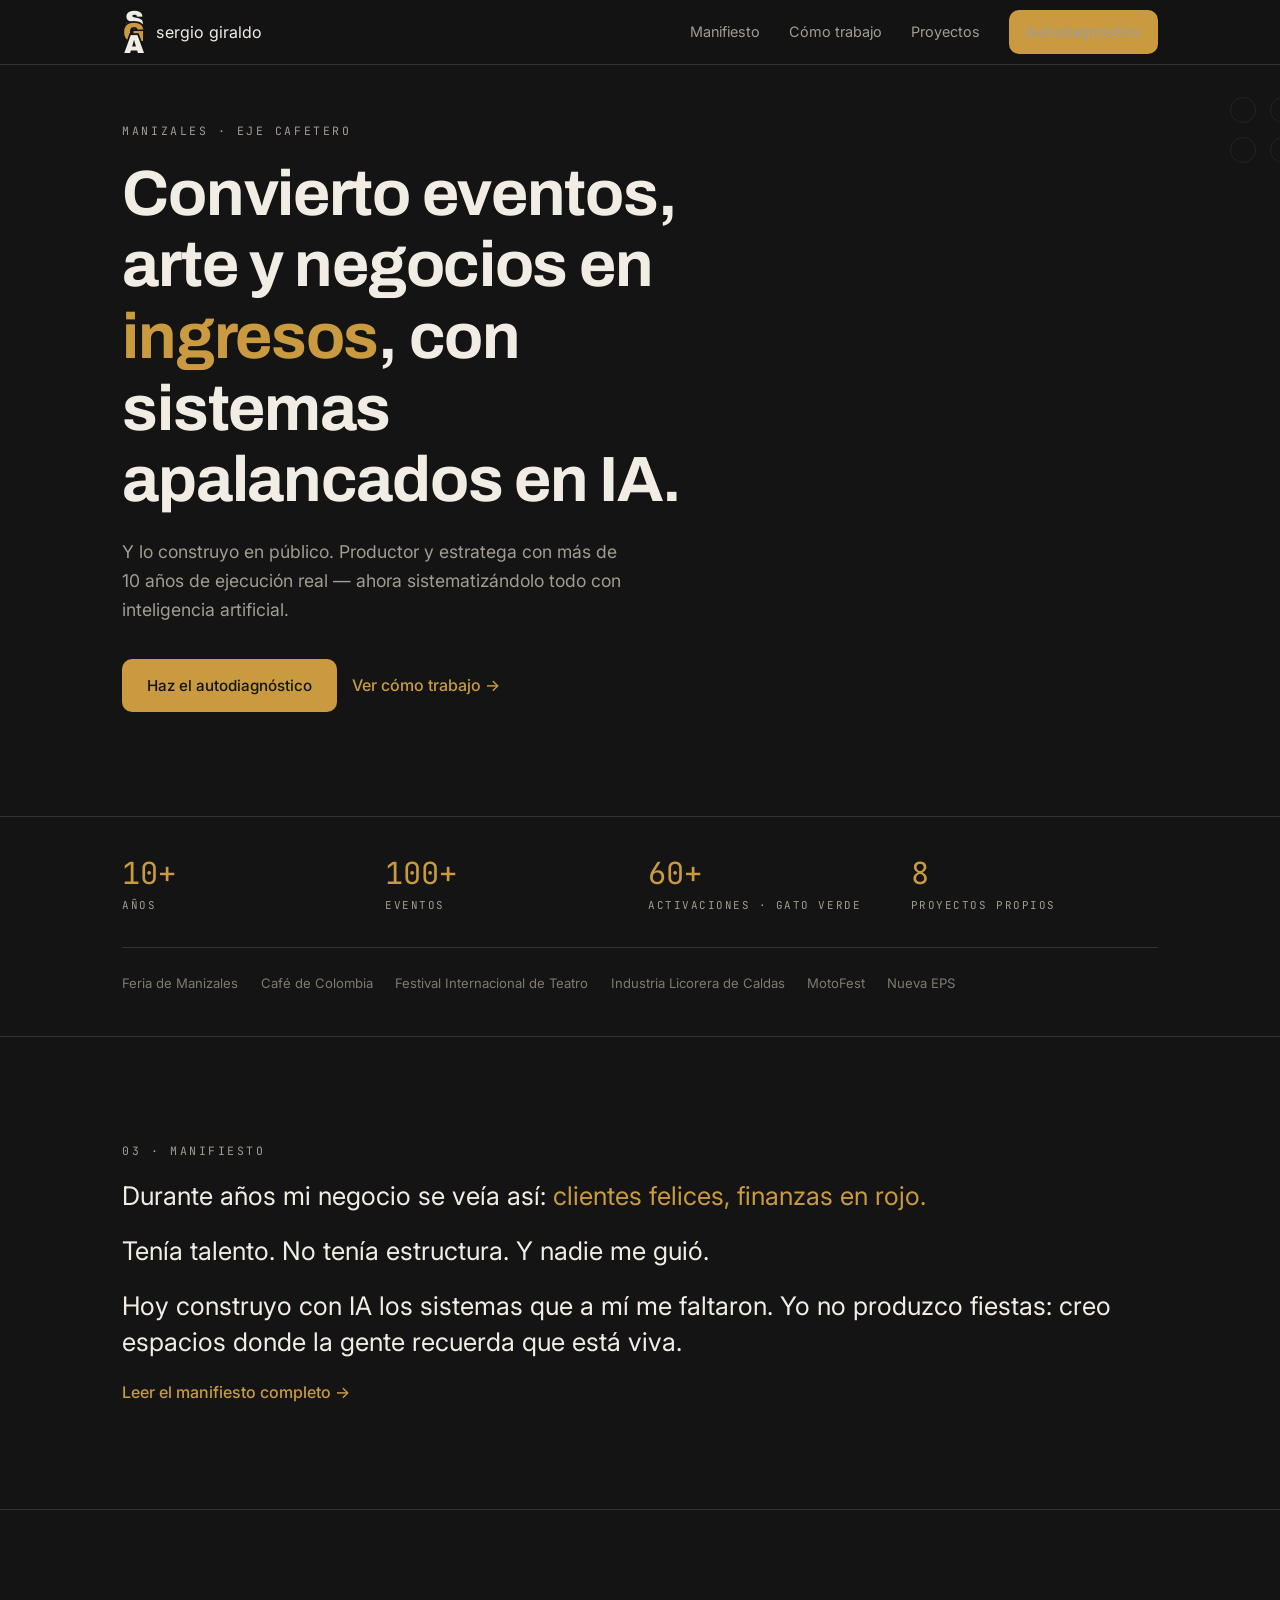
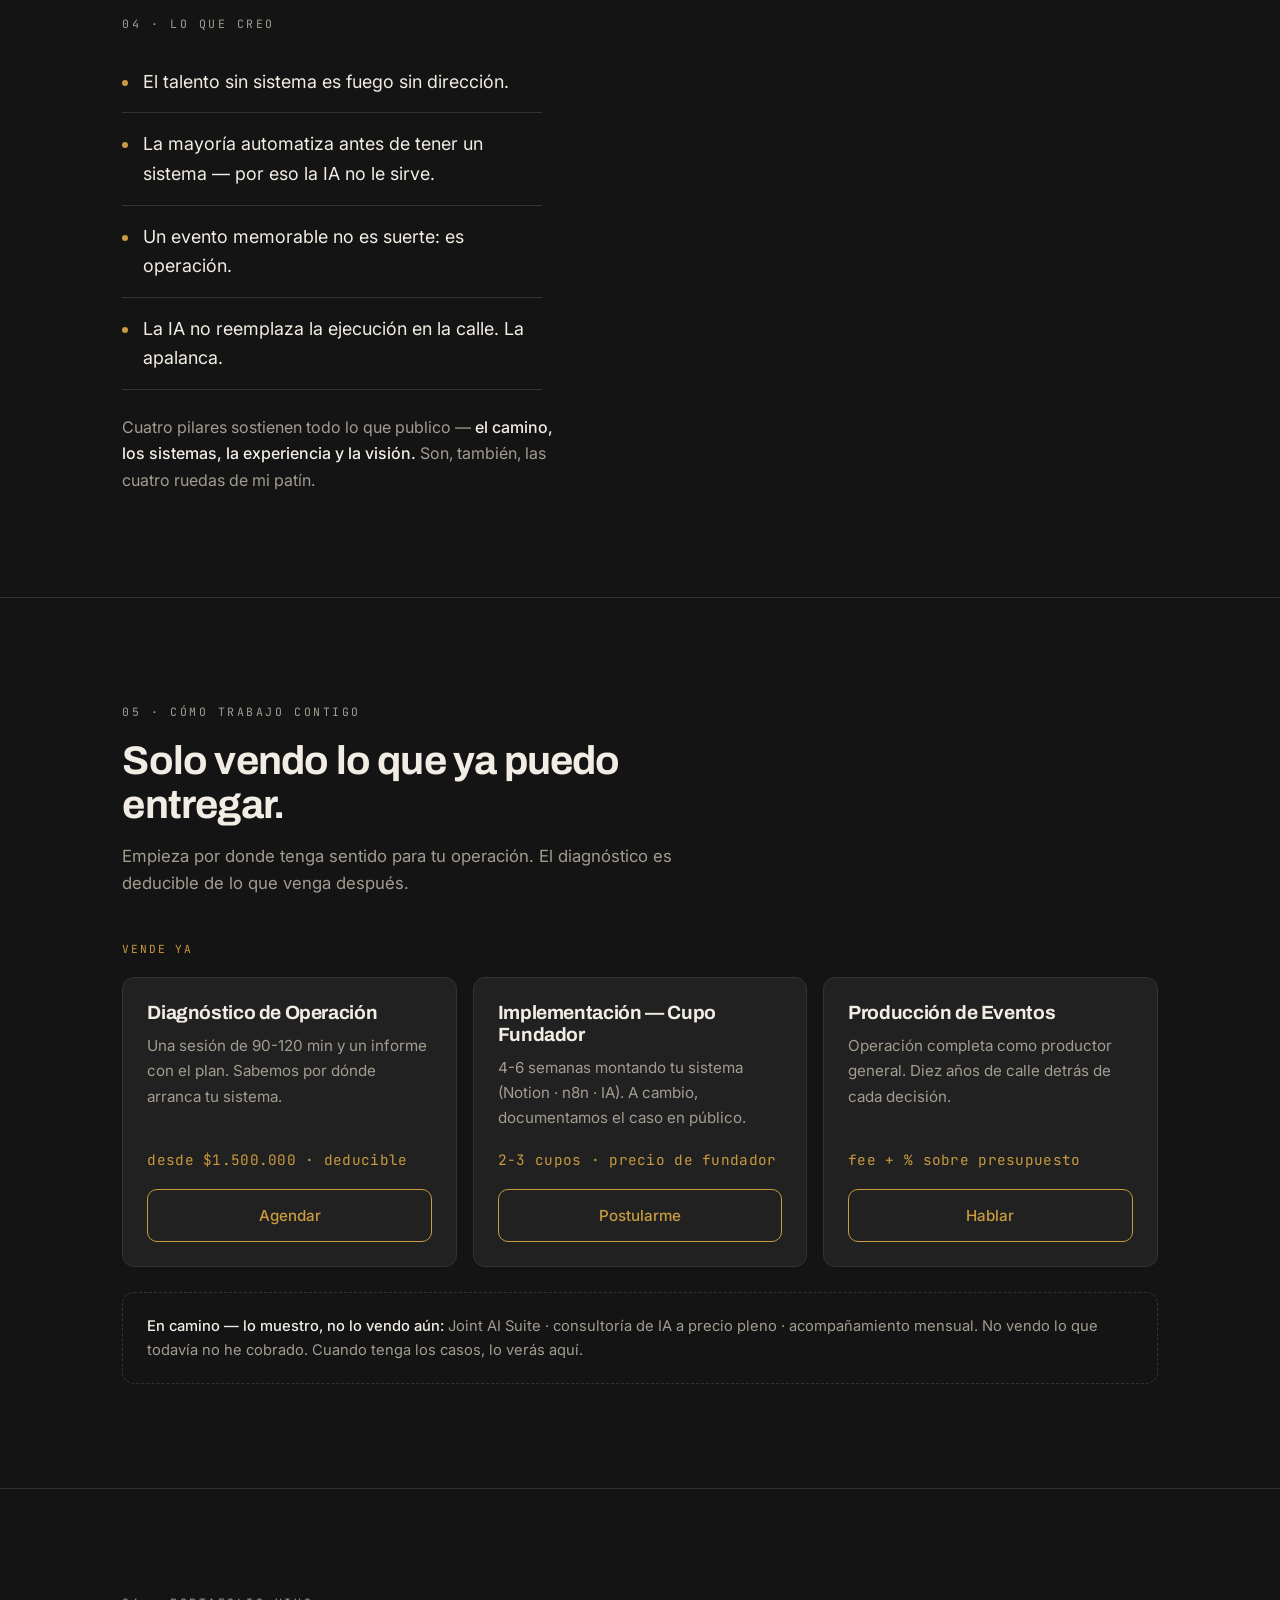
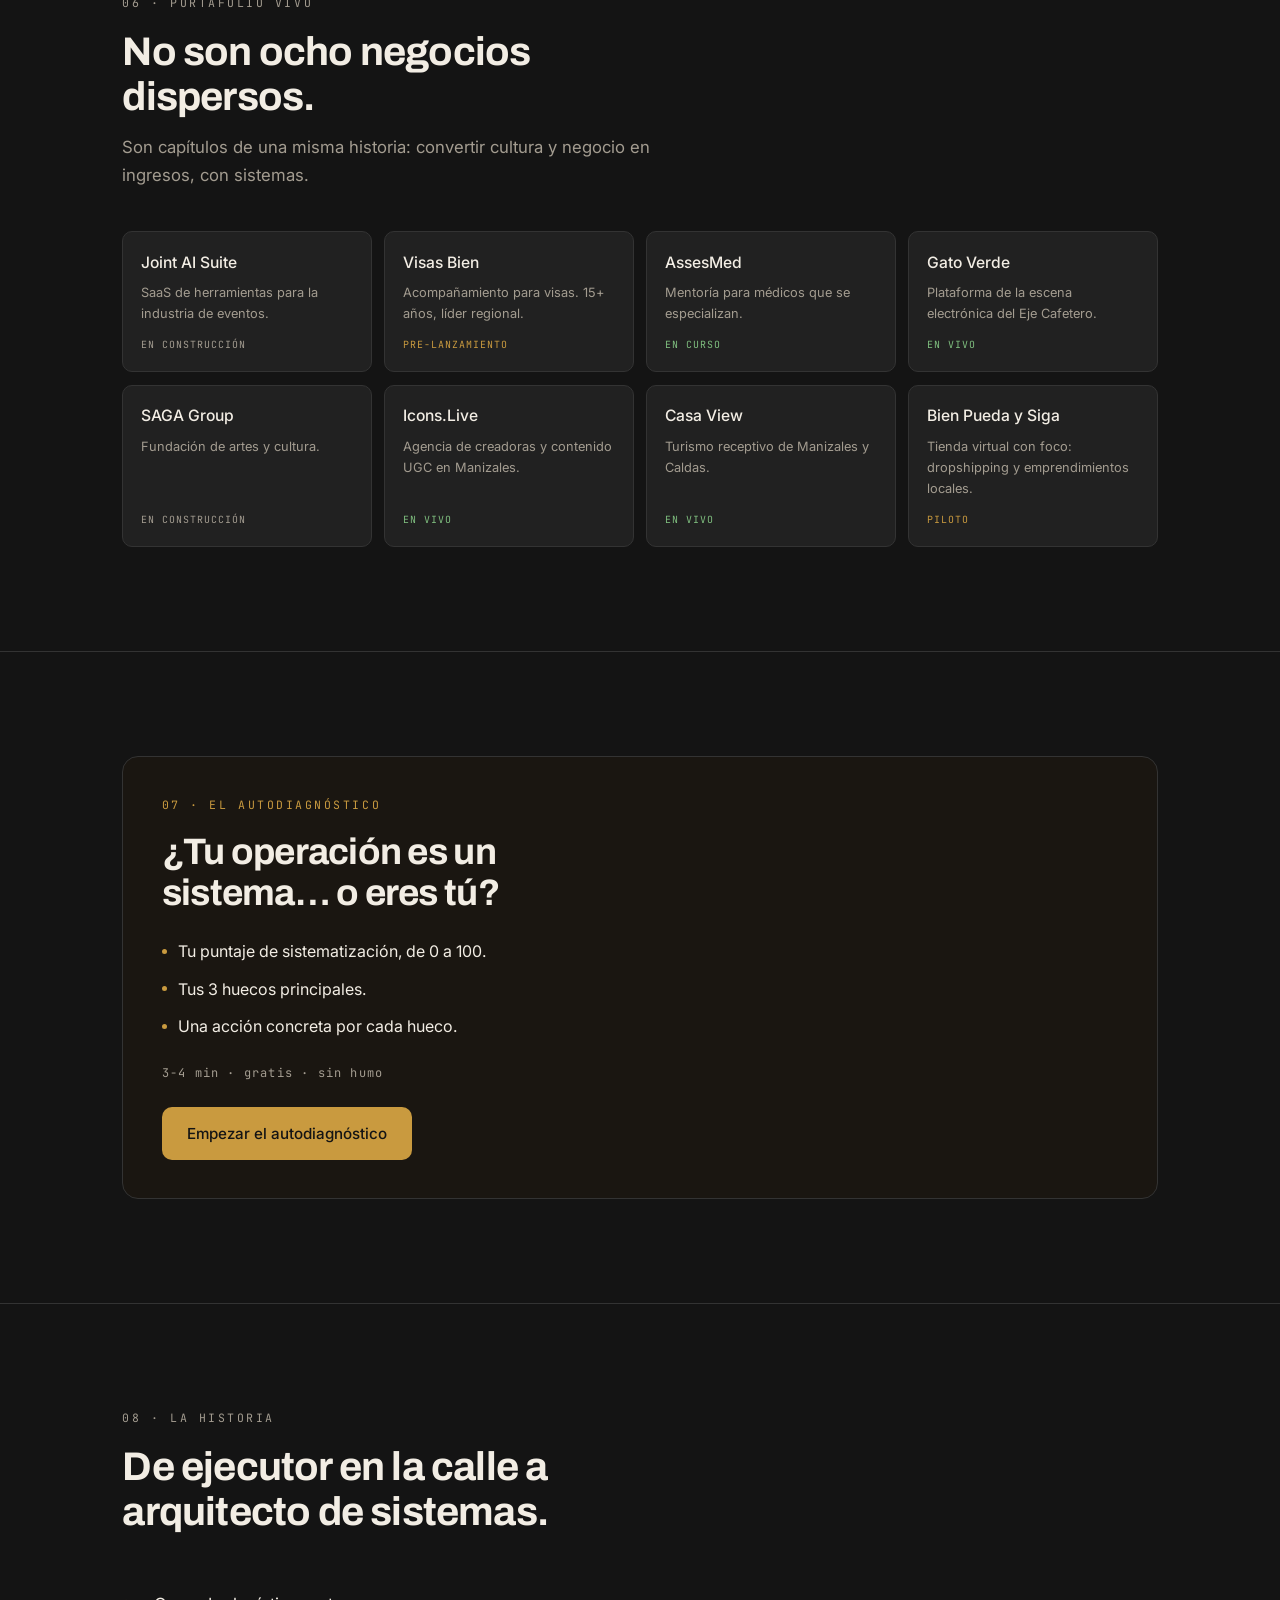
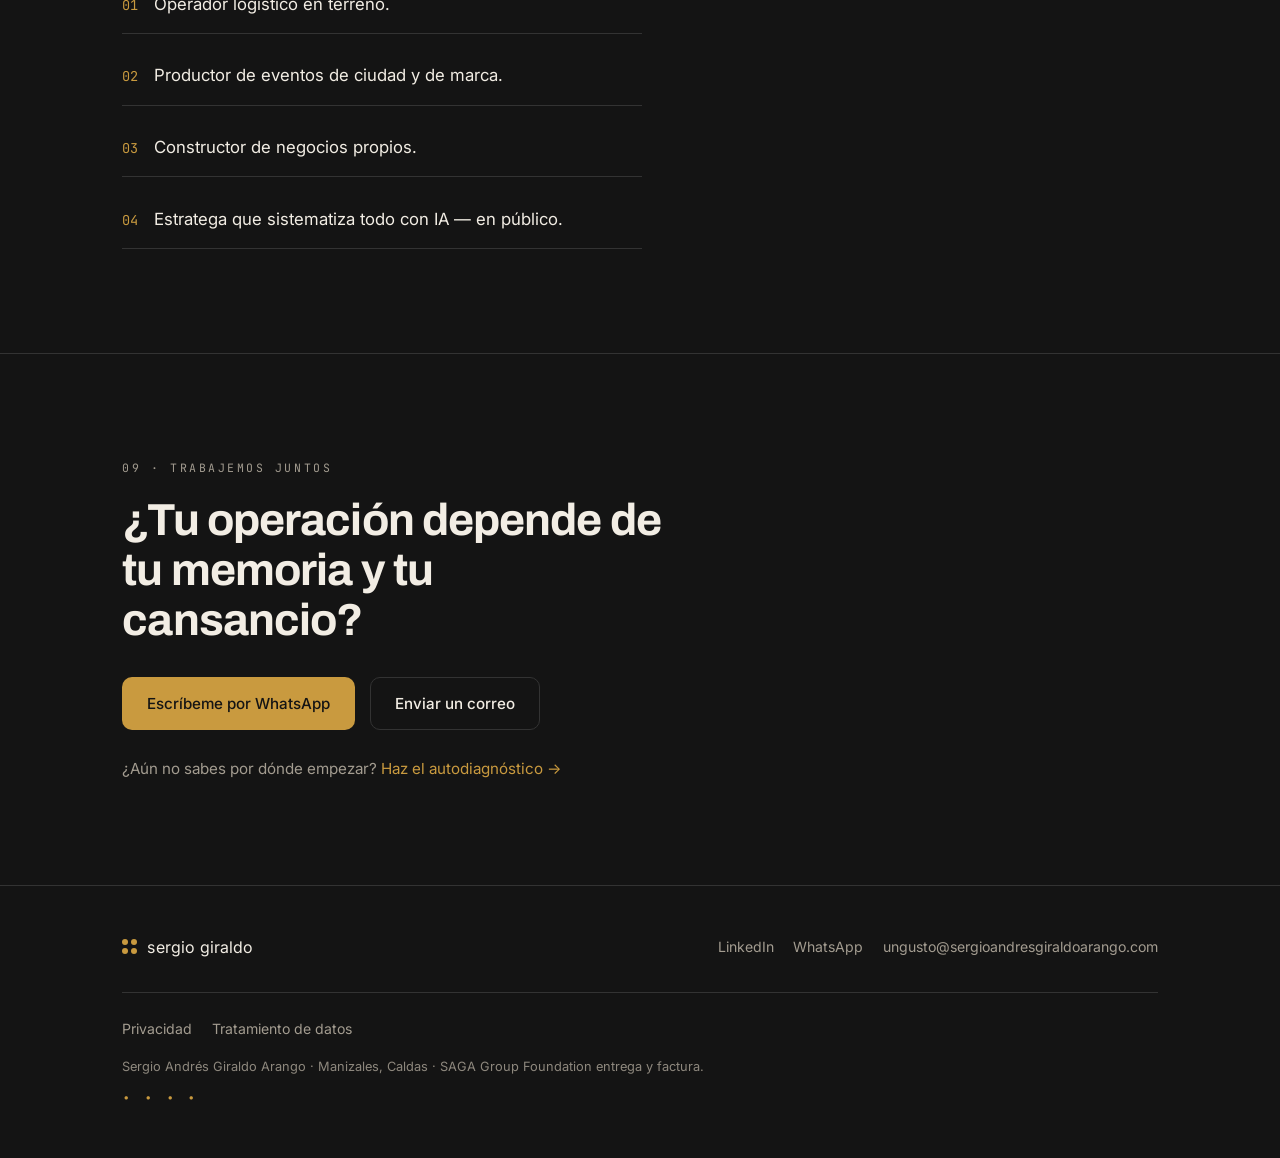
==== index.html @ d49e0f19 "Sitio marca personal v1: home, autodiagnóstico, manifiesto, legales Co-Authored-By: Claude Opus 4.8 " ====
<!DOCTYPE html>
<html lang="es">
<head>
<meta charset="UTF-8">
<meta name="viewport" content="width=device-width, initial-scale=1.0">
<title>Sergio Giraldo · Convierto eventos y negocios en ingresos con sistemas de IA</title>
<meta name="description" content="Productor y estratega con 10+ años en el Eje Cafetero. Convierto eventos, arte y negocios en ingresos, con sistemas apalancados en IA — y lo construyo en público.">
<meta name="author" content="Sergio Andrés Giraldo Arango">

<meta property="og:type" content="website">
<meta property="og:title" content="Sergio Giraldo · Convierto eventos y negocios en ingresos con sistemas de IA">
<meta property="og:description" content="Productor y estratega. 10+ años en el Eje Cafetero. Sistematizo eventos y negocios con IA — y lo construyo en público.">
<meta property="og:url" content="https://sergioandresgiraldoarango.com/">
<meta property="og:image" content="https://sergioandresgiraldoarango.com/assets/img/og-image.png">
<meta name="twitter:card" content="summary_large_image">

<link rel="icon" href="/favicon.svg" type="image/svg+xml">
<link rel="preconnect" href="https://fonts.googleapis.com">
<link rel="preconnect" href="https://fonts.gstatic.com" crossorigin>
<link href="https://fonts.googleapis.com/css2?family=Archivo:wght@500;600;700&family=Inter:wght@400;500&family=JetBrains+Mono:wght@400;500&display=swap" rel="stylesheet">
<link rel="stylesheet" href="/assets/css/styles.css">
</head>
<body>

<header class="site-header">
  <div class="wrap">
    <a class="brand" href="/" aria-label="Sergio Giraldo — inicio">
      <span class="mono-mark mono-mark--sm" aria-hidden="true"><span class="m-s">S</span><span class="m-g">G</span><span class="m-a">A</span></span>
      <span class="name">sergio giraldo</span>
    </a>
    <nav class="nav-links" aria-label="Navegación principal">
      <a href="#manifiesto">Manifiesto</a>
      <a href="#ofertas">Cómo trabajo</a>
      <a href="#proyectos">Proyectos</a>
      <a class="btn btn--laton btn--sm" href="/autodiagnostico.html">Autodiagnóstico</a>
    </nav>
  </div>
</header>

<main>

  <!-- 1. HERO -->
  <section class="hero" id="inicio">
    <div class="wrap">
      <div class="watermark" aria-hidden="true"><span></span><span></span><span></span><span></span></div>
      <span class="eyebrow">Manizales · Eje Cafetero</span>
      <h1>Convierto eventos, arte y negocios en <span class="acento">ingresos</span>, con sistemas apalancados en IA.</h1>
      <p class="sub">Y lo construyo en público. Productor y estratega con más de 10 años de ejecución real — ahora sistematizándolo todo con inteligencia artificial.</p>
      <div class="cta-row">
        <a class="btn btn--laton" href="/autodiagnostico.html">Haz el autodiagnóstico</a>
        <a class="link-arrow" href="#ofertas">Ver cómo trabajo →</a>
      </div>
    </div>
  </section>

  <!-- 2. FRANJA DE PRUEBA -->
  <section class="proof" aria-label="Trayectoria">
    <div class="wrap">
      <div class="proof-stats">
        <div class="stat"><div class="num">10+</div><div class="lbl">Años</div></div>
        <div class="stat"><div class="num">100+</div><div class="lbl">Eventos</div></div>
        <div class="stat"><div class="num">60+</div><div class="lbl">Activaciones · Gato Verde</div></div>
        <div class="stat"><div class="num">8</div><div class="lbl">Proyectos propios</div></div>
      </div>
      <div class="logos">
        <span>Feria de Manizales</span><span>Café de Colombia</span><span>Festival Internacional de Teatro</span><span>Industria Licorera de Caldas</span><span>MotoFest</span><span>Nueva EPS</span>
      </div>
    </div>
  </section>

  <!-- 3. MANIFIESTO -->
  <section class="manifiesto" id="manifiesto">
    <div class="wrap">
      <span class="eyebrow">03 · Manifiesto</span>
      <p>Durante años mi negocio se veía así: <span class="acento">clientes felices, finanzas en rojo.</span></p>
      <p>Tenía talento. No tenía estructura. Y nadie me guió.</p>
      <p>Hoy construyo con IA los sistemas que a mí me faltaron. Yo no produzco fiestas: creo espacios donde la gente recuerda que está viva.</p>
      <a class="link-arrow" href="/manifiesto.html">Leer el manifiesto completo →</a>
    </div>
  </section>

  <!-- 4. LO QUE CREO -->
  <section id="metodo">
    <div class="wrap">
      <span class="eyebrow">04 · Lo que creo</span>
      <ul class="creo-list">
        <li>El talento sin sistema es fuego sin dirección.</li>
        <li>La mayoría automatiza antes de tener un sistema — por eso la IA no le sirve.</li>
        <li>Un evento memorable no es suerte: es operación.</li>
        <li>La IA no reemplaza la ejecución en la calle. La apalanca.</li>
      </ul>
      <div class="spacer"></div>
      <p style="color:var(--piedra); max-width:44ch;">Cuatro pilares sostienen todo lo que publico — <strong style="color:var(--crema);font-weight:500;">el camino, los sistemas, la experiencia y la visión.</strong> Son, también, las cuatro ruedas de mi patín.</p>
    </div>
  </section>

  <!-- 5. OFERTAS -->
  <section id="ofertas">
    <div class="wrap">
      <div class="section-head">
        <span class="eyebrow">05 · Cómo trabajo contigo</span>
        <h2>Solo vendo lo que ya puedo entregar.</h2>
        <p>Empieza por donde tenga sentido para tu operación. El diagnóstico es deducible de lo que venga después.</p>
      </div>

      <span class="tier">Vende ya</span>
      <div class="cards cards--3">
        <div class="card">
          <h3>Diagnóstico de Operación</h3>
          <p class="desc">Una sesión de 90-120 min y un informe con el plan. Sabemos por dónde arranca tu sistema.</p>
          <div class="price">desde $1.500.000 · deducible</div>
          <a class="btn btn--line" href="#contacto">Agendar</a>
        </div>
        <div class="card">
          <h3>Implementación — Cupo Fundador</h3>
          <p class="desc">4-6 semanas montando tu sistema (Notion · n8n · IA). A cambio, documentamos el caso en público.</p>
          <div class="price">2-3 cupos · precio de fundador</div>
          <a class="btn btn--line" href="#contacto">Postularme</a>
        </div>
        <div class="card">
          <h3>Producción de Eventos</h3>
          <p class="desc">Operación completa como productor general. Diez años de calle detrás de cada decisión.</p>
          <div class="price">fee + % sobre presupuesto</div>
          <a class="btn btn--line" href="#contacto">Hablar</a>
        </div>
      </div>

      <div class="muestra">
        <strong>En camino — lo muestro, no lo vendo aún:</strong> Joint AI Suite · consultoría de IA a precio pleno · acompañamiento mensual. No vendo lo que todavía no he cobrado. Cuando tenga los casos, lo verás aquí.
      </div>
    </div>
  </section>

  <!-- 6. PROYECTOS -->
  <section id="proyectos">
    <div class="wrap">
      <div class="section-head">
        <span class="eyebrow">06 · Portafolio vivo</span>
        <h2>No son ocho negocios dispersos.</h2>
        <p>Son capítulos de una misma historia: convertir cultura y negocio en ingresos, con sistemas.</p>
      </div>
      <div class="proj-grid">
        <a class="proj" href="https://jointventure.com.co" target="_blank" rel="noopener"><span class="pname">Joint AI Suite</span><span class="pwhat">SaaS de herramientas para la industria de eventos.</span><span class="pstate constr">En construcción</span></a>
        <a class="proj" href="https://visasbien.com" target="_blank" rel="noopener"><span class="pname">Visas Bien</span><span class="pwhat">Acompañamiento para visas. 15+ años, líder regional.</span><span class="pstate piloto">Pre-lanzamiento</span></a>
        <a class="proj" href="https://assesmed.co" target="_blank" rel="noopener"><span class="pname">AssesMed</span><span class="pwhat">Mentoría para médicos que se especializan.</span><span class="pstate vivo">En curso</span></a>
        <a class="proj" href="https://gatoverdemanizales.com" target="_blank" rel="noopener"><span class="pname">Gato Verde</span><span class="pwhat">Plataforma de la escena electrónica del Eje Cafetero.</span><span class="pstate vivo">En vivo</span></a>
        <a class="proj" href="https://sagagroup.org" target="_blank" rel="noopener"><span class="pname">SAGA Group</span><span class="pwhat">Fundación de artes y cultura.</span><span class="pstate constr">En construcción</span></a>
        <a class="proj" href="https://icons.live" target="_blank" rel="noopener"><span class="pname">Icons.Live</span><span class="pwhat">Agencia de creadoras y contenido UGC en Manizales.</span><span class="pstate vivo">En vivo</span></a>
        <a class="proj" href="https://casaview.co" target="_blank" rel="noopener"><span class="pname">Casa View</span><span class="pwhat">Turismo receptivo de Manizales y Caldas.</span><span class="pstate vivo">En vivo</span></a>
        <a class="proj" href="https://bienpuedaysiga.com" target="_blank" rel="noopener"><span class="pname">Bien Pueda y Siga</span><span class="pwhat">Tienda virtual con foco: dropshipping y emprendimientos locales.</span><span class="pstate piloto">Piloto</span></a>
      </div>
    </div>
  </section>

  <!-- 7. AUTODIAGNÓSTICO -->
  <section id="diagnostico">
    <div class="wrap">
      <div class="diag-block">
        <span class="eyebrow" style="color:var(--laton)">07 · El autodiagnóstico</span>
        <h2>¿Tu operación es un sistema… o eres tú?</h2>
        <ul class="diag-bullets">
          <li>Tu puntaje de sistematización, de 0 a 100.</li>
          <li>Tus 3 huecos principales.</li>
          <li>Una acción concreta por cada hueco.</li>
        </ul>
        <p class="meta">3-4 min · gratis · sin humo</p>
        <div class="spacer"></div>
        <a class="btn btn--laton" href="/autodiagnostico.html">Empezar el autodiagnóstico</a>
      </div>
    </div>
  </section>

  <!-- 8. HISTORIA -->
  <section id="historia">
    <div class="wrap">
      <div class="section-head">
        <span class="eyebrow">08 · La historia</span>
        <h2>De ejecutor en la calle a arquitecto de sistemas.</h2>
      </div>
      <div class="arco">
        <div class="hito"><span class="n">01</span><span class="t">Operador logístico en terreno.</span></div>
        <div class="hito"><span class="n">02</span><span class="t">Productor de eventos de ciudad y de marca.</span></div>
        <div class="hito"><span class="n">03</span><span class="t">Constructor de negocios propios.</span></div>
        <div class="hito"><span class="n">04</span><span class="t">Estratega que sistematiza todo con IA — en público.</span></div>
      </div>
    </div>
  </section>

  <!-- 9. CONTACTO -->
  <section class="contacto" id="contacto">
    <div class="wrap">
      <span class="eyebrow">09 · Trabajemos juntos</span>
      <h2>¿Tu operación depende de tu memoria y tu cansancio?</h2>
      <div class="cta-row">
        <a class="btn btn--laton" href="https://wa.me/573154701001" target="_blank" rel="noopener">Escríbeme por WhatsApp</a>
        <a class="btn btn--ghost" href="mailto:ungusto@sergioandresgiraldoarango.com">Enviar un correo</a>
      </div>
      <p class="directo">¿Aún no sabes por dónde empezar? <a href="/autodiagnostico.html">Haz el autodiagnóstico →</a></p>
    </div>
  </section>

</main>

<footer class="site-footer">
  <div class="wrap">
    <div class="top">
      <a class="brand" href="/">
        <span class="dots" aria-hidden="true"><span></span><span></span><span></span><span></span></span>
        <span class="name">sergio giraldo</span>
      </a>
      <div class="flinks">
        <a href="https://www.linkedin.com/in/sergioandresgiraldoarango" target="_blank" rel="noopener">LinkedIn</a>
        <a href="https://wa.me/573154701001" target="_blank" rel="noopener">WhatsApp</a>
        <a href="mailto:ungusto@sergioandresgiraldoarango.com">ungusto@sergioandresgiraldoarango.com</a>
      </div>
    </div>
    <div class="legal">
      <a href="/privacidad.html">Privacidad</a>
      <a href="/tratamiento-de-datos.html">Tratamiento de datos</a>
    </div>
    <p class="fine">Sergio Andrés Giraldo Arango · Manizales, Caldas · SAGA Group Foundation entrega y factura.</p>
    <p class="sign">• • • •</p>
  </div>
</footer>

</body>
</html>
---- assets/css/styles.css ----
/* ============================================================
   sergioandresgiraldoarango.com — sistema de estilos
   Identidad: "estructura sobre la noche" (IDENTIDAD-VISUAL.md)
   Carbón + latón escaso · Archivo / Inter / JetBrains Mono
   ============================================================ */

:root {
  /* Paleta (IDENTIDAD-VISUAL.md §3) */
  --carbon:        #141414;
  --grafito:       #212121;
  --grafito-claro: #333333;
  --crema:         #F2EDE4;
  --piedra:        #A39C90;
  --laton:         #C99A3F;
  --laton-claro:   #E0B45C;

  /* Superficie cálida para el bloque del test */
  --carbon-calido: #1a1611;

  /* Tipografía */
  --f-titular: 'Archivo', system-ui, sans-serif;
  --f-cuerpo:  'Inter', system-ui, sans-serif;
  --f-mono:    'JetBrains Mono', ui-monospace, monospace;

  --radio: 10px;
  --ancho: 1080px;
}

* { box-sizing: border-box; margin: 0; padding: 0; }

html { scroll-behavior: smooth; scroll-padding-top: 72px; }

body {
  background: var(--carbon);
  color: var(--crema);
  font-family: var(--f-cuerpo);
  font-weight: 400;
  line-height: 1.65;
  -webkit-font-smoothing: antialiased;
  text-rendering: optimizeLegibility;
  overflow-x: hidden;
}

::selection { background: var(--laton); color: var(--carbon); }

a { color: inherit; text-decoration: none; }

img { max-width: 100%; display: block; }

/* ---------- Tipografía base ---------- */
h1, h2, h3 {
  font-family: var(--f-titular);
  font-weight: 700;
  letter-spacing: -0.02em;
  line-height: 1.12;
}

.mono {
  font-family: var(--f-mono);
  letter-spacing: 0.12em;
  text-transform: uppercase;
}

.acento { color: var(--laton); }

/* Etiqueta de sección (mono, piedra) */
.eyebrow {
  font-family: var(--f-mono);
  font-size: 0.72rem;
  letter-spacing: 0.22em;
  text-transform: uppercase;
  color: var(--piedra);
  margin-bottom: 1.1rem;
  display: block;
}

/* ---------- Monograma SGA vertical superpuesto ----------
   Letras encimadas verticalmente; halo en carbón (paint-order:stroke)
   que abre el cruce para diferenciarlas. G en latón. */
.mono-mark { position: relative; flex: 0 0 auto; font-family: var(--f-titular); font-weight: 900; }
.mono-mark span { position: absolute; left: 0; right: 0; text-align: center; line-height: 1; paint-order: stroke; -webkit-text-stroke: 4px var(--carbon); }
.mono-mark .m-s { color: var(--crema); }
.mono-mark .m-g { color: var(--laton); }
.mono-mark .m-a { color: var(--crema); }
/* Tamaño header (compacto). Solapamiento ~1/3 (como la muestra aprobada):
   el offset entre letras ≈ 0.46 del tamaño de fuente, para que la S y la G se vean. */
.mono-mark--sm { width: 24px; height: 50px; }
.mono-mark--sm span { font-size: 26px; -webkit-text-stroke-width: 3.5px; }
.mono-mark--sm .m-s { top: 0; }
.mono-mark--sm .m-g { top: 12px; }
.mono-mark--sm .m-a { top: 24px; }

/* ---------- Los 4 puntos (símbolo de marca) ---------- */
.dots {
  display: inline-grid;
  grid-template-columns: repeat(2, 1fr);
  gap: 3px;
  vertical-align: middle;
}
.dots span {
  width: 6px; height: 6px;
  border-radius: 50%;
  background: var(--laton);
}
.dots--sm span { width: 4px; height: 4px; }

/* ---------- Layout ---------- */
.wrap { width: 100%; max-width: var(--ancho); margin: 0 auto; padding: 0 1.4rem; }

section { padding: 4.5rem 0; border-top: 1px solid var(--grafito-claro); }
section:first-of-type { border-top: 0; }

@media (min-width: 760px) {
  section { padding: 6.5rem 0; }
}

/* ---------- Header ---------- */
.site-header {
  position: sticky; top: 0; z-index: 50;
  background: rgba(20, 20, 20, 0.82);
  backdrop-filter: blur(10px);
  border-bottom: 1px solid var(--grafito-claro);
}
.site-header .wrap {
  display: flex; align-items: center; justify-content: space-between;
  height: 64px;
}
.brand { display: flex; align-items: center; gap: 10px; font-size: 1rem; letter-spacing: 0.01em; }
.brand .name { color: var(--crema); }

.nav-links { display: none; align-items: center; gap: 1.8rem; }
.nav-links a { color: var(--piedra); font-size: 0.9rem; transition: color .18s; }
.nav-links a:hover { color: var(--crema); }

@media (min-width: 860px) { .nav-links { display: flex; } }

/* ---------- Botones ---------- */
.btn {
  display: inline-flex; align-items: center; justify-content: center; gap: 8px;
  font-family: var(--f-cuerpo); font-weight: 500; font-size: 0.95rem;
  padding: 0.8rem 1.5rem; border-radius: var(--radio);
  cursor: pointer; border: 1px solid transparent;
  transition: background .18s, border-color .18s, color .18s, transform .05s;
  text-align: center;
}
.btn:active { transform: scale(0.985); }

.btn--laton { background: var(--laton); color: var(--carbon); }
.btn--laton:hover { background: var(--laton-claro); }

.btn--ghost { background: transparent; color: var(--crema); border-color: var(--grafito-claro); }
.btn--ghost:hover { border-color: var(--piedra); }

.btn--line { background: transparent; color: var(--laton); border-color: var(--laton); }
.btn--line:hover { background: var(--laton); color: var(--carbon); }

.btn--sm { padding: 0.55rem 1rem; font-size: 0.85rem; }

.link-arrow { color: var(--laton); font-weight: 500; display: inline-flex; gap: 6px; align-items: center; }
.link-arrow:hover { color: var(--laton-claro); }

/* ---------- Hero ---------- */
.hero { padding-top: 3.5rem; }
.hero h1 {
  font-size: clamp(2.1rem, 6.2vw, 4rem);
  max-width: 16ch;
  margin: 0.6rem 0 1.3rem;
}
.hero .sub {
  color: var(--piedra); font-size: 1.1rem; max-width: 46ch; margin-bottom: 2.2rem;
}
.hero .cta-row { display: flex; flex-wrap: wrap; gap: 0.9rem; align-items: center; }

/* Marca de agua de puntos */
.hero { position: relative; }
.hero .watermark {
  position: absolute; top: 2rem; right: -1rem; opacity: 0.5;
  display: grid; grid-template-columns: repeat(2, 1fr); gap: 14px;
  pointer-events: none;
}
.hero .watermark span { width: 26px; height: 26px; border-radius: 50%; border: 1px solid var(--grafito-claro); }
@media (max-width: 640px) { .hero .watermark { display: none; } }

/* ---------- Franja de prueba ---------- */
.proof { padding: 2.6rem 0; }
.proof-stats {
  display: grid; grid-template-columns: repeat(2, 1fr); gap: 1.4rem 1rem;
  margin-bottom: 2rem;
}
@media (min-width: 640px) { .proof-stats { grid-template-columns: repeat(4, 1fr); } }
.stat .num { font-family: var(--f-mono); font-size: 1.9rem; color: var(--laton); line-height: 1; }
.stat .lbl { font-family: var(--f-mono); font-size: 0.68rem; letter-spacing: 0.14em; text-transform: uppercase; color: var(--piedra); margin-top: 0.5rem; }
.logos {
  display: flex; flex-wrap: wrap; gap: 0.6rem 1.4rem; align-items: center;
  color: var(--piedra); font-size: 0.82rem; padding-top: 1.6rem; border-top: 1px solid var(--grafito-claro);
}
.logos span { opacity: 0.75; }

/* ---------- Bloques de texto ancla (manifiesto/método) ---------- */
.lead { font-size: clamp(1.35rem, 3.4vw, 1.9rem); font-family: var(--f-titular); font-weight: 600; letter-spacing: -0.02em; line-height: 1.32; max-width: 24ch; }
.manifiesto blockquote { max-width: 30ch; }
.manifiesto p { color: var(--crema); font-size: clamp(1.2rem, 3vw, 1.6rem); line-height: 1.4; margin-bottom: 1.2rem; }
.manifiesto .firma { color: var(--piedra); font-size: 0.95rem; margin-top: 1.8rem; }

.creo-list { list-style: none; max-width: 42ch; margin-top: 0.5rem; }
.creo-list li {
  padding: 1rem 0; border-bottom: 1px solid var(--grafito-claro);
  font-size: 1.12rem; display: flex; gap: 0.9rem; align-items: baseline;
}
.creo-list li::before { content: ""; flex: 0 0 auto; width: 6px; height: 6px; border-radius: 50%; background: var(--laton); transform: translateY(-2px); }

/* ---------- Grid genérico ---------- */
.section-head { max-width: 60ch; margin-bottom: 2.6rem; }
.section-head h2 { font-size: clamp(1.7rem, 4vw, 2.5rem); }
.section-head p { color: var(--piedra); margin-top: 0.9rem; font-size: 1.05rem; }

/* ---------- Ofertas ---------- */
.tier { font-family: var(--f-mono); font-size: 0.7rem; letter-spacing: 0.16em; text-transform: uppercase; color: var(--laton); margin-bottom: 1.2rem; display: block; }
.cards { display: grid; grid-template-columns: 1fr; gap: 1rem; }
@media (min-width: 760px) { .cards--3 { grid-template-columns: repeat(3, 1fr); } }

.card {
  background: var(--grafito); border: 1px solid var(--grafito-claro);
  border-radius: 12px; padding: 1.5rem; display: flex; flex-direction: column;
}
.card h3 { font-size: 1.2rem; margin-bottom: 0.6rem; }
.card .desc { color: var(--piedra); font-size: 0.95rem; flex: 1; }
.card .price { font-family: var(--f-mono); font-size: 0.9rem; color: var(--laton); margin: 1.1rem 0; letter-spacing: 0.02em; }
.card .btn { margin-top: auto; }

.muestra {
  margin-top: 1.6rem; padding: 1.3rem 1.5rem; border: 1px dashed var(--grafito-claro);
  border-radius: 12px; color: var(--piedra); font-size: 0.92rem;
}
.muestra strong { color: var(--crema); font-weight: 500; }

/* ---------- Proyectos ---------- */
.proj-grid { display: grid; grid-template-columns: repeat(2, 1fr); gap: 0.8rem; }
@media (min-width: 760px) { .proj-grid { grid-template-columns: repeat(4, 1fr); } }
.proj {
  background: var(--grafito); border: 1px solid var(--grafito-claro);
  border-radius: 10px; padding: 1.1rem; display: flex; flex-direction: column; gap: 0.4rem;
  transition: border-color .18s, transform .12s;
}
.proj:hover { border-color: var(--laton); transform: translateY(-2px); }
.proj .pname { font-weight: 500; font-size: 0.98rem; }
.proj .pwhat { color: var(--piedra); font-size: 0.8rem; flex: 1; }
.proj .pstate { font-family: var(--f-mono); font-size: 0.62rem; letter-spacing: 0.1em; text-transform: uppercase; margin-top: 0.4rem; }
.pstate.vivo { color: #7FBF7F; }
.pstate.piloto { color: var(--laton); }
.pstate.constr { color: var(--piedra); }

/* ---------- Bloque autodiagnóstico ---------- */
.diag-block {
  background: var(--carbon-calido);
  border: 1px solid var(--grafito-claro);
  border-radius: 16px; padding: 2.4rem;
}
.diag-block h2 { font-size: clamp(1.6rem, 4vw, 2.3rem); max-width: 18ch; }
.diag-bullets { list-style: none; display: grid; gap: 0.7rem; margin: 1.5rem 0; }
.diag-bullets li { display: flex; gap: 0.7rem; align-items: center; color: var(--crema); }
.diag-bullets li::before { content: ""; width: 5px; height: 5px; border-radius: 50%; background: var(--laton); flex: 0 0 auto; }
.diag-block .meta { font-family: var(--f-mono); font-size: 0.75rem; letter-spacing: 0.1em; color: var(--piedra); }

/* ---------- Historia ---------- */
.arco { display: grid; gap: 0.9rem; max-width: 52ch; }
.arco .hito { display: flex; gap: 1rem; align-items: baseline; padding: 0.9rem 0; border-bottom: 1px solid var(--grafito-claro); }
.arco .hito .n { font-family: var(--f-mono); color: var(--laton); font-size: 0.85rem; flex: 0 0 auto; }
.arco .hito .t { font-size: 1.05rem; }

/* ---------- Contacto ---------- */
.contacto h2 { font-size: clamp(1.8rem, 4.5vw, 2.8rem); max-width: 20ch; }
.contacto .cta-row { display: flex; flex-wrap: wrap; gap: 0.9rem; margin-top: 2rem; }
.contacto .directo { margin-top: 1.6rem; color: var(--piedra); font-size: 0.95rem; }
.contacto .directo a { color: var(--laton); }

/* ---------- Footer ---------- */
.site-footer { border-top: 1px solid var(--grafito-claro); padding: 3rem 0; color: var(--piedra); font-size: 0.88rem; }
.site-footer .top { display: flex; flex-wrap: wrap; gap: 1.5rem; justify-content: space-between; align-items: center; margin-bottom: 2rem; }
.site-footer .flinks { display: flex; flex-wrap: wrap; gap: 1.2rem; }
.site-footer .flinks a:hover { color: var(--crema); }
.site-footer .legal { display: flex; flex-wrap: wrap; gap: 1.2rem; padding-top: 1.5rem; border-top: 1px solid var(--grafito-claro); }
.site-footer .fine { margin-top: 1rem; font-size: 0.8rem; opacity: 0.85; }
.site-footer .sign { font-family: var(--f-mono); letter-spacing: 0.2em; color: var(--laton); margin-top: 0.6rem; }

/* ---------- Páginas de lectura (manifiesto, legales, gracias) ---------- */
.page { padding: 3.5rem 0 5rem; }
.page .wrap { max-width: 720px; }
.page .back { color: var(--piedra); font-size: 0.9rem; display: inline-flex; gap: 6px; margin-bottom: 2rem; }
.page .back:hover { color: var(--crema); }
.page h1 { font-size: clamp(2rem, 6vw, 3.2rem); margin-bottom: 0.6rem; }
.page .meta { font-family: var(--f-mono); font-size: 0.72rem; letter-spacing: 0.15em; text-transform: uppercase; color: var(--piedra); margin-bottom: 2.5rem; }
.prose p { font-size: 1.12rem; line-height: 1.75; margin-bottom: 1.3rem; color: var(--crema); }
.prose p.dim { color: var(--piedra); }
.prose h2 { font-size: 1.4rem; margin: 2.4rem 0 1rem; }
.prose h3 { font-size: 1.1rem; margin: 1.8rem 0 0.6rem; color: var(--laton); }
.prose ul { margin: 0 0 1.3rem 1.2rem; }
.prose li { margin-bottom: 0.5rem; line-height: 1.6; }
.prose hr { border: 0; border-top: 1px solid var(--grafito-claro); margin: 2.4rem 0; }
.prose .big { font-family: var(--f-titular); font-weight: 600; font-size: clamp(1.3rem, 3.4vw, 1.8rem); line-height: 1.4; letter-spacing: -0.01em; }
.prose .firma { font-family: var(--f-mono); letter-spacing: 0.12em; color: var(--laton); margin-top: 2rem; }
.aviso-borrador { background: var(--carbon-calido); border: 1px solid var(--laton); border-radius: 10px; padding: 1rem 1.2rem; color: var(--laton-claro); font-size: 0.9rem; margin-bottom: 2.5rem; }
.gracias { text-align: center; padding: 6rem 0; }
.gracias .dots { transform: scale(1.6); margin-bottom: 2rem; }
.gracias h1 { font-size: clamp(2rem, 7vw, 3.4rem); }
.gracias p { color: var(--piedra); font-size: 1.1rem; max-width: 40ch; margin: 1rem auto 2.2rem; }

/* ---------- Utilidades ---------- */
.sr-only { position: absolute; width: 1px; height: 1px; padding: 0; margin: -1px; overflow: hidden; clip: rect(0,0,0,0); white-space: nowrap; border: 0; }
:focus-visible { outline: 2px solid var(--laton); outline-offset: 3px; }
.spacer { height: 1.5rem; }
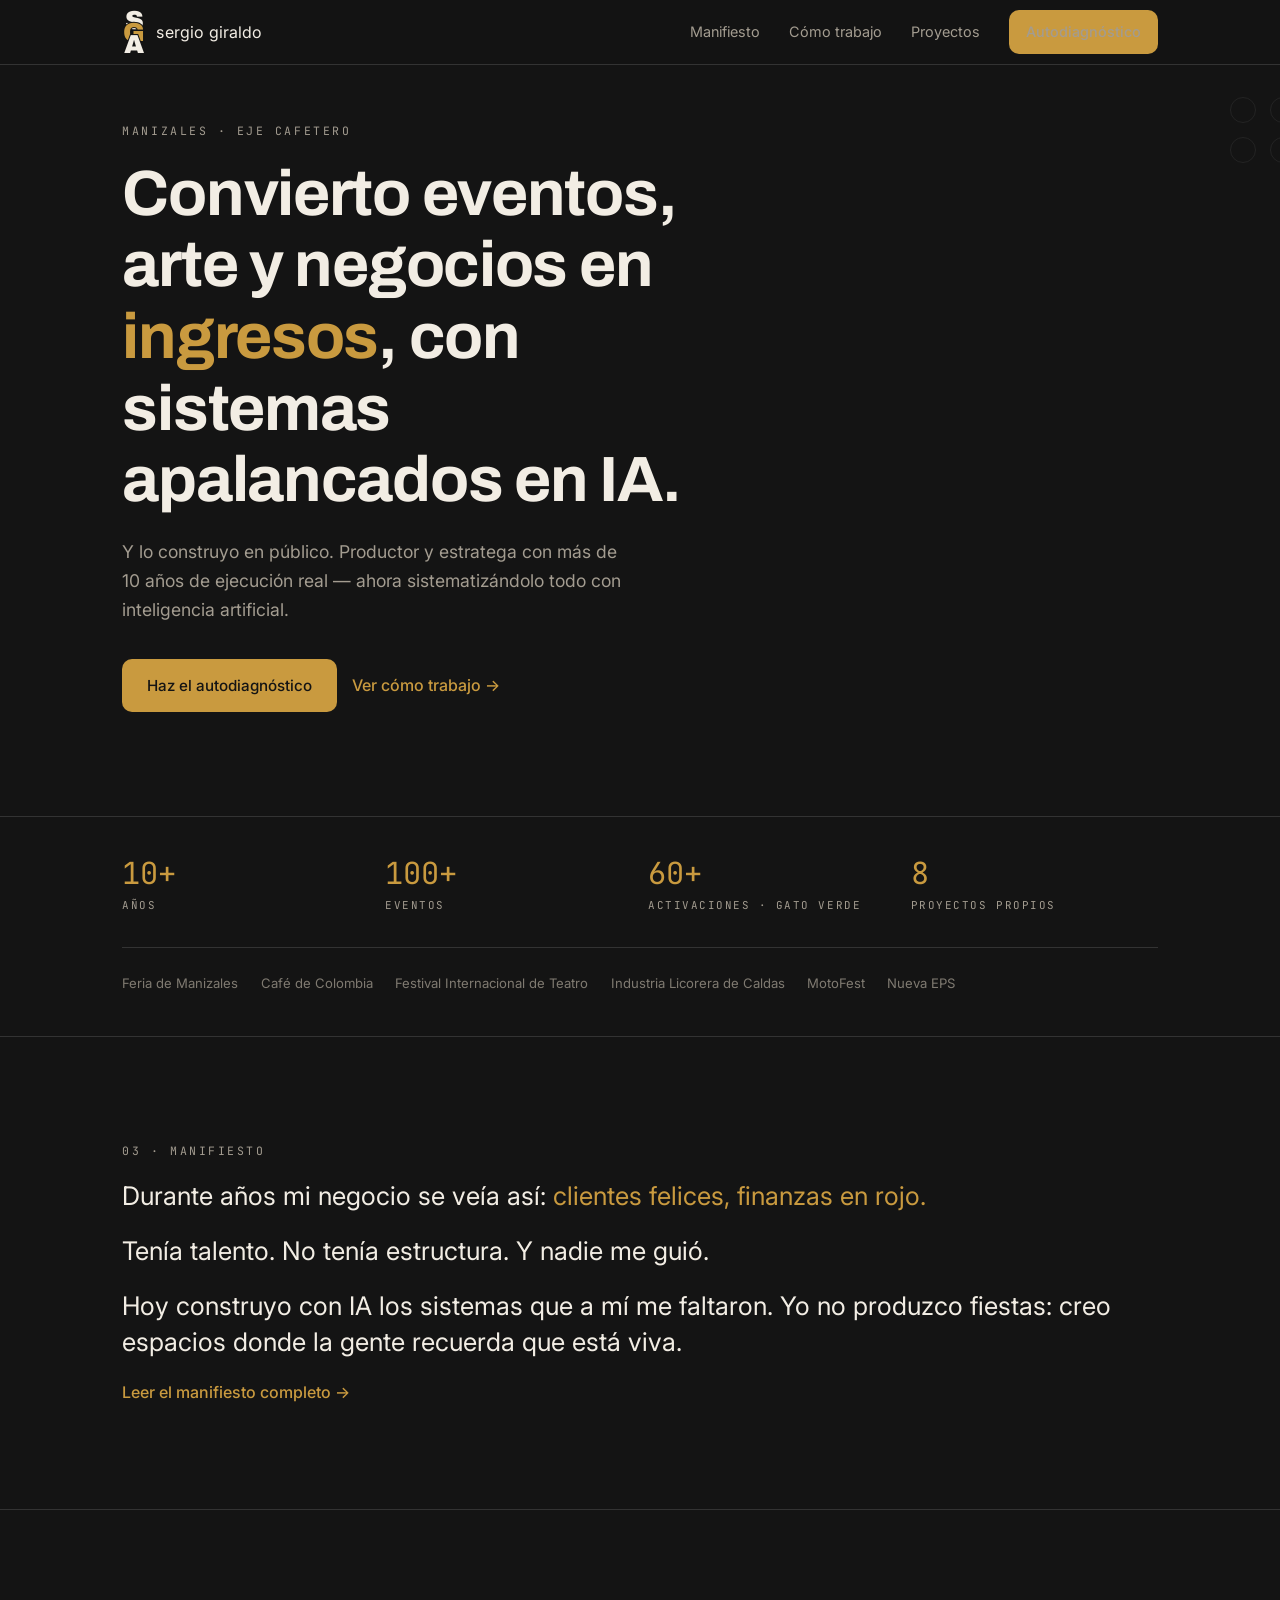
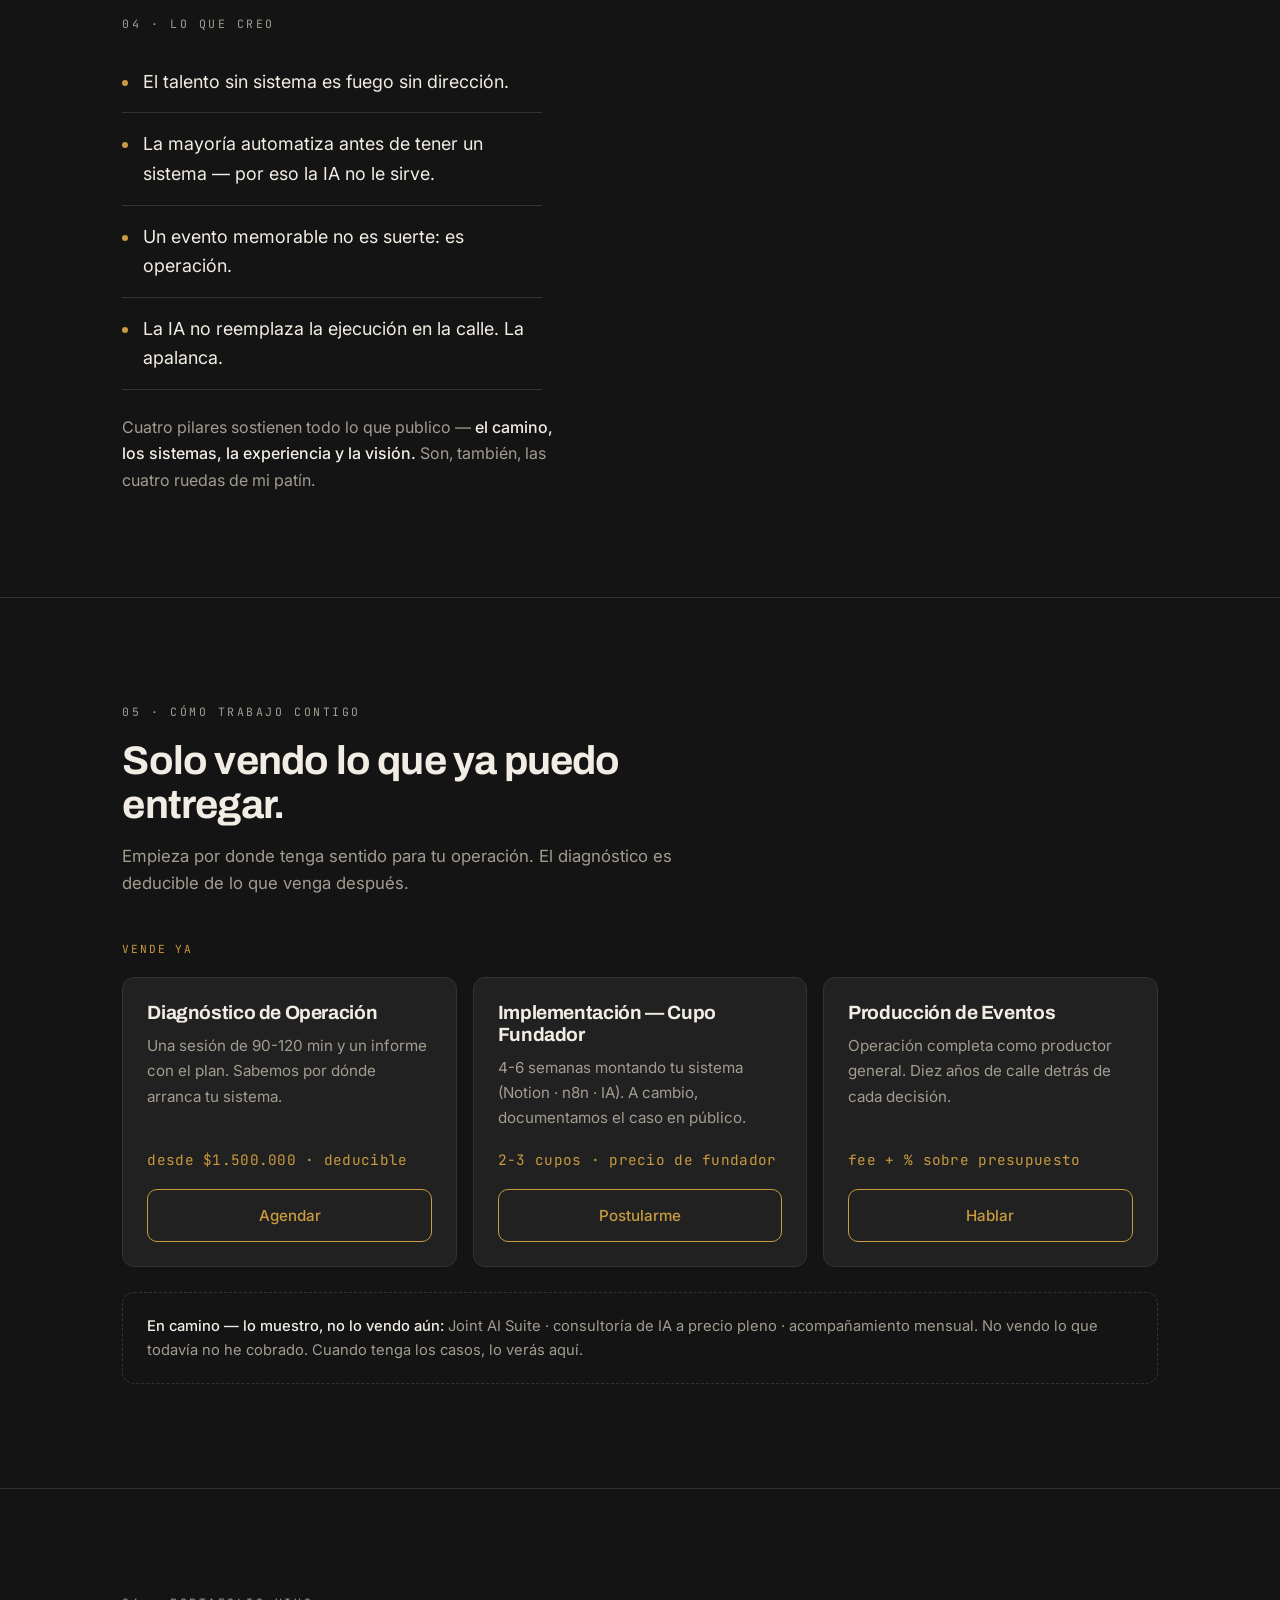
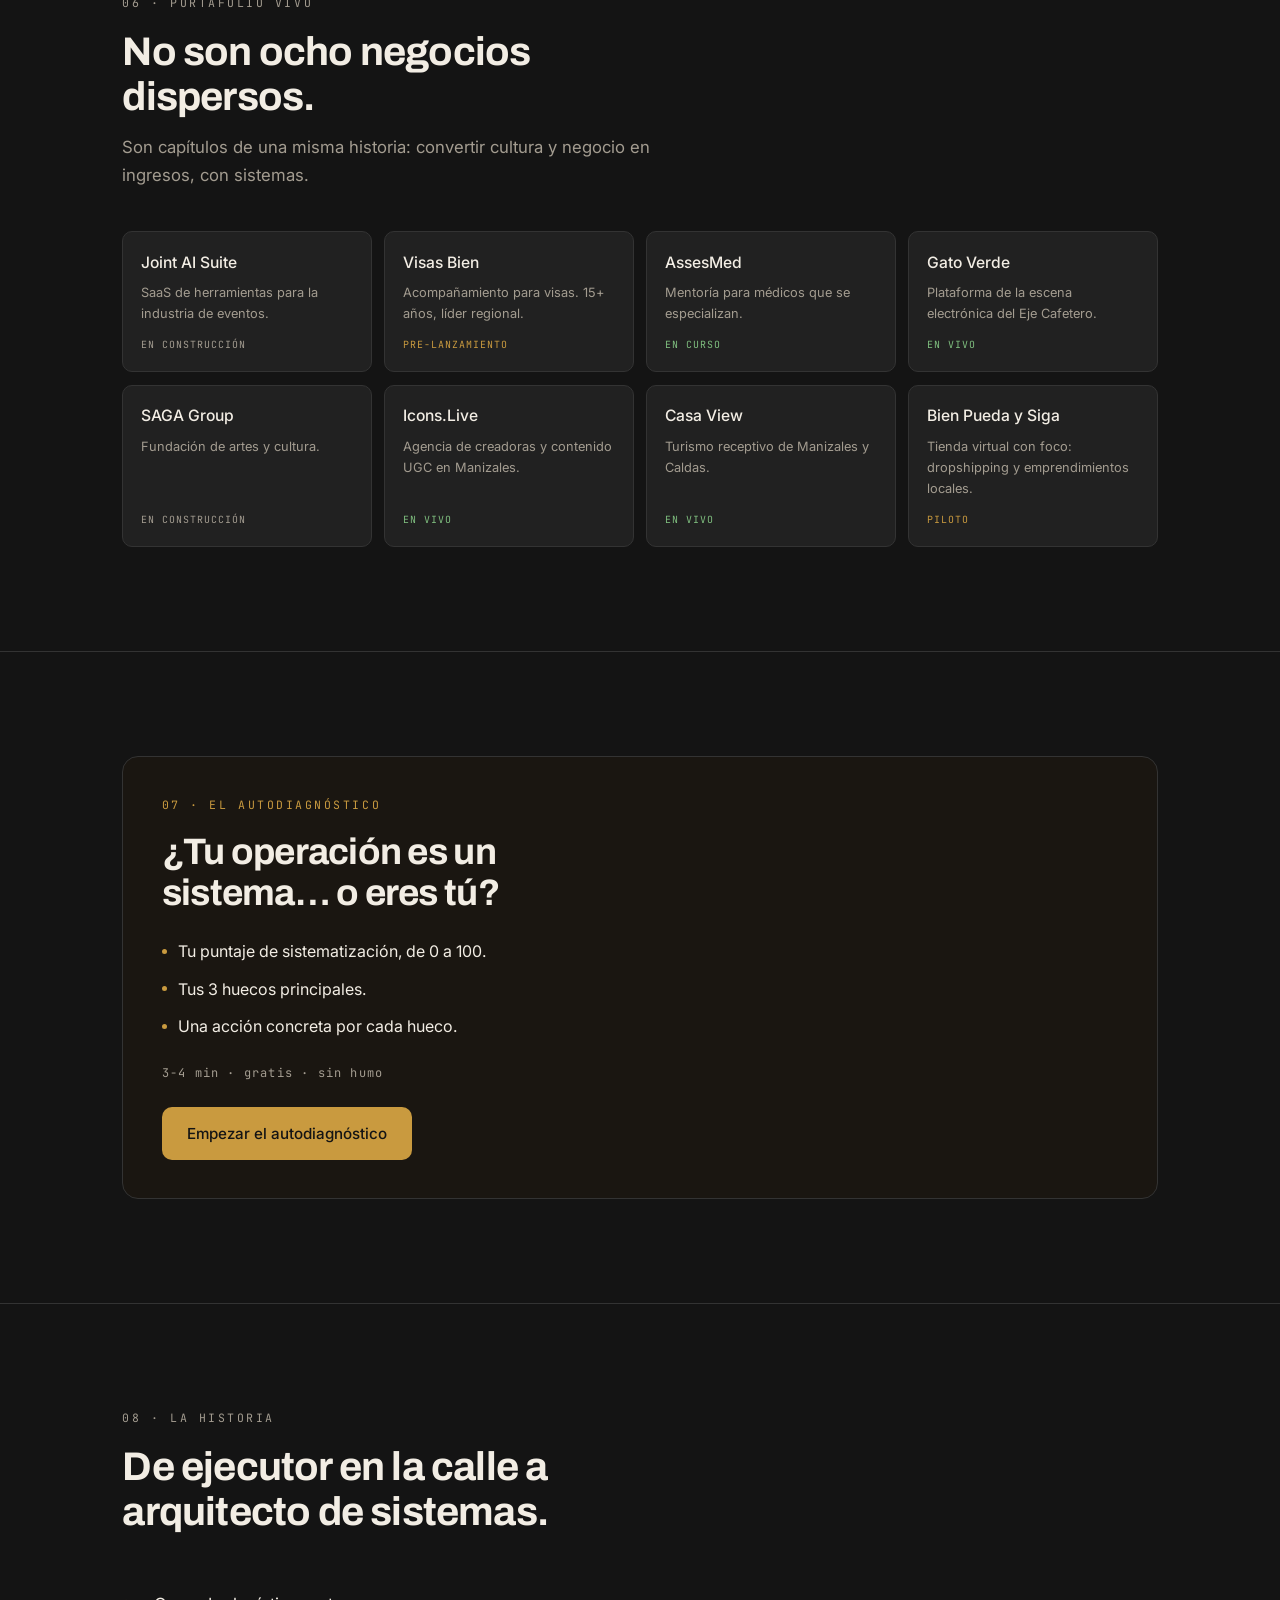
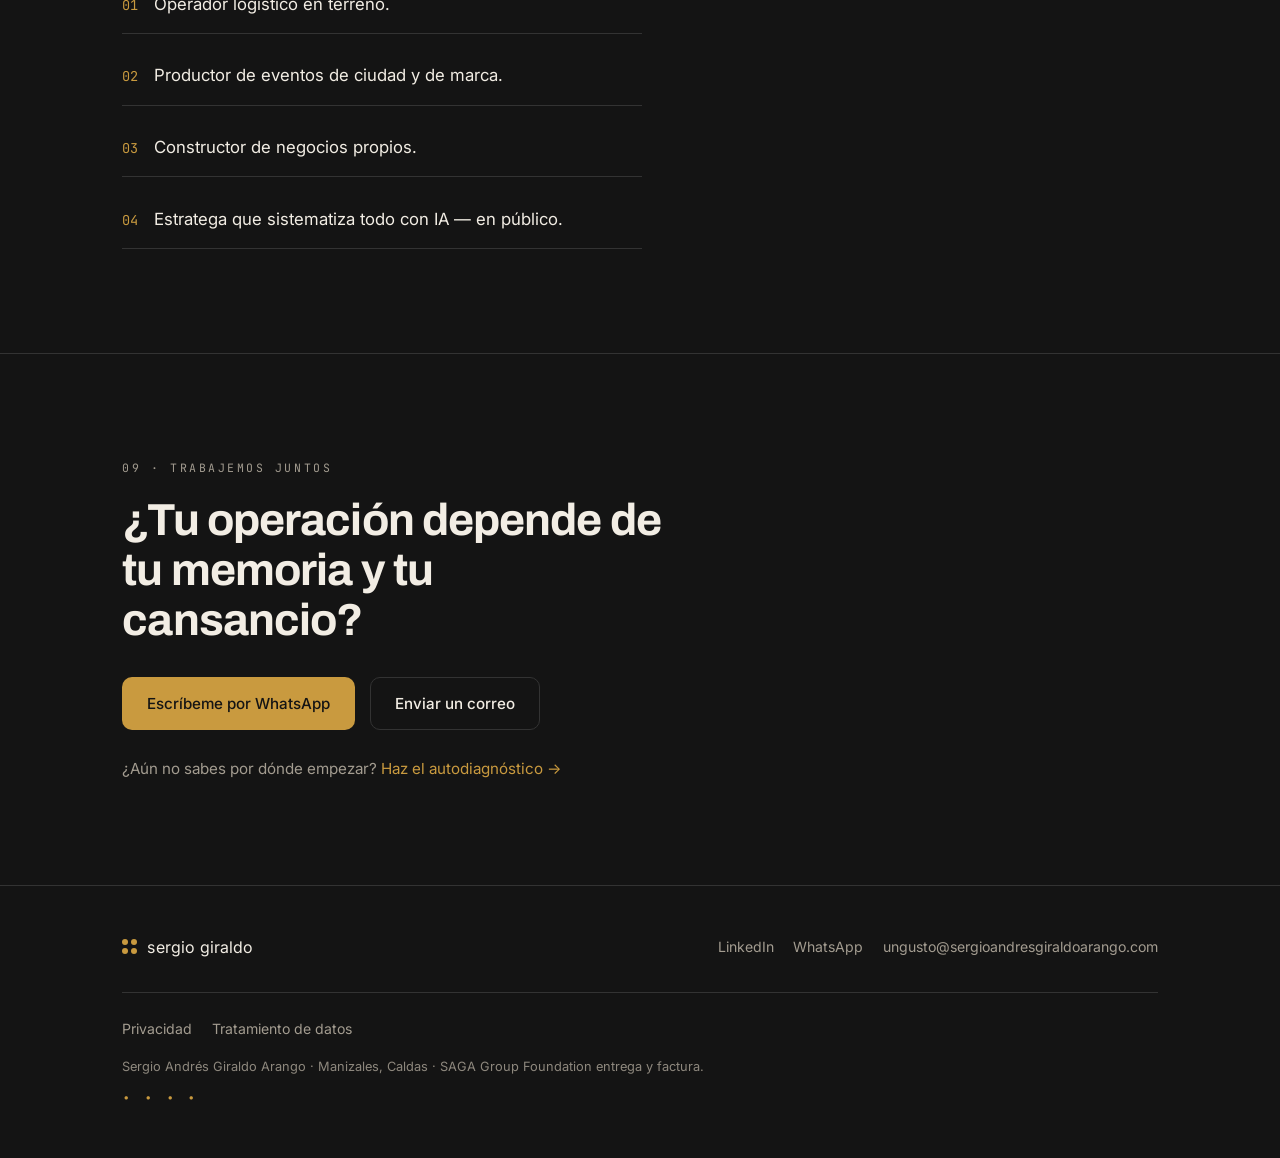
==== commit 3d82143f: "Monograma: cargar Archivo 900 real + replicar en todas las paginas + afinar halo Co-Authored-By: Cla" ====
--- a/index.html
+++ b/index.html
@@ -17,7 +17,7 @@
 <link rel="icon" href="/favicon.svg" type="image/svg+xml">
 <link rel="preconnect" href="https://fonts.googleapis.com">
 <link rel="preconnect" href="https://fonts.gstatic.com" crossorigin>
-<link href="https://fonts.googleapis.com/css2?family=Archivo:wght@500;600;700&family=Inter:wght@400;500&family=JetBrains+Mono:wght@400;500&display=swap" rel="stylesheet">
+<link href="https://fonts.googleapis.com/css2?family=Archivo:wght@500;600;700;800;900&family=Inter:wght@400;500&family=JetBrains+Mono:wght@400;500&display=swap" rel="stylesheet">
 <link rel="stylesheet" href="/assets/css/styles.css">
 </head>
 <body>
--- a/assets/css/styles.css
+++ b/assets/css/styles.css
@@ -85,7 +85,7 @@
 /* Tamaño header (compacto). Solapamiento ~1/3 (como la muestra aprobada):
    el offset entre letras ≈ 0.46 del tamaño de fuente, para que la S y la G se vean. */
 .mono-mark--sm { width: 24px; height: 50px; }
-.mono-mark--sm span { font-size: 26px; -webkit-text-stroke-width: 3.5px; }
+.mono-mark--sm span { font-size: 26px; -webkit-text-stroke-width: 2px; }
 .mono-mark--sm .m-s { top: 0; }
 .mono-mark--sm .m-g { top: 12px; }
 .mono-mark--sm .m-a { top: 24px; }
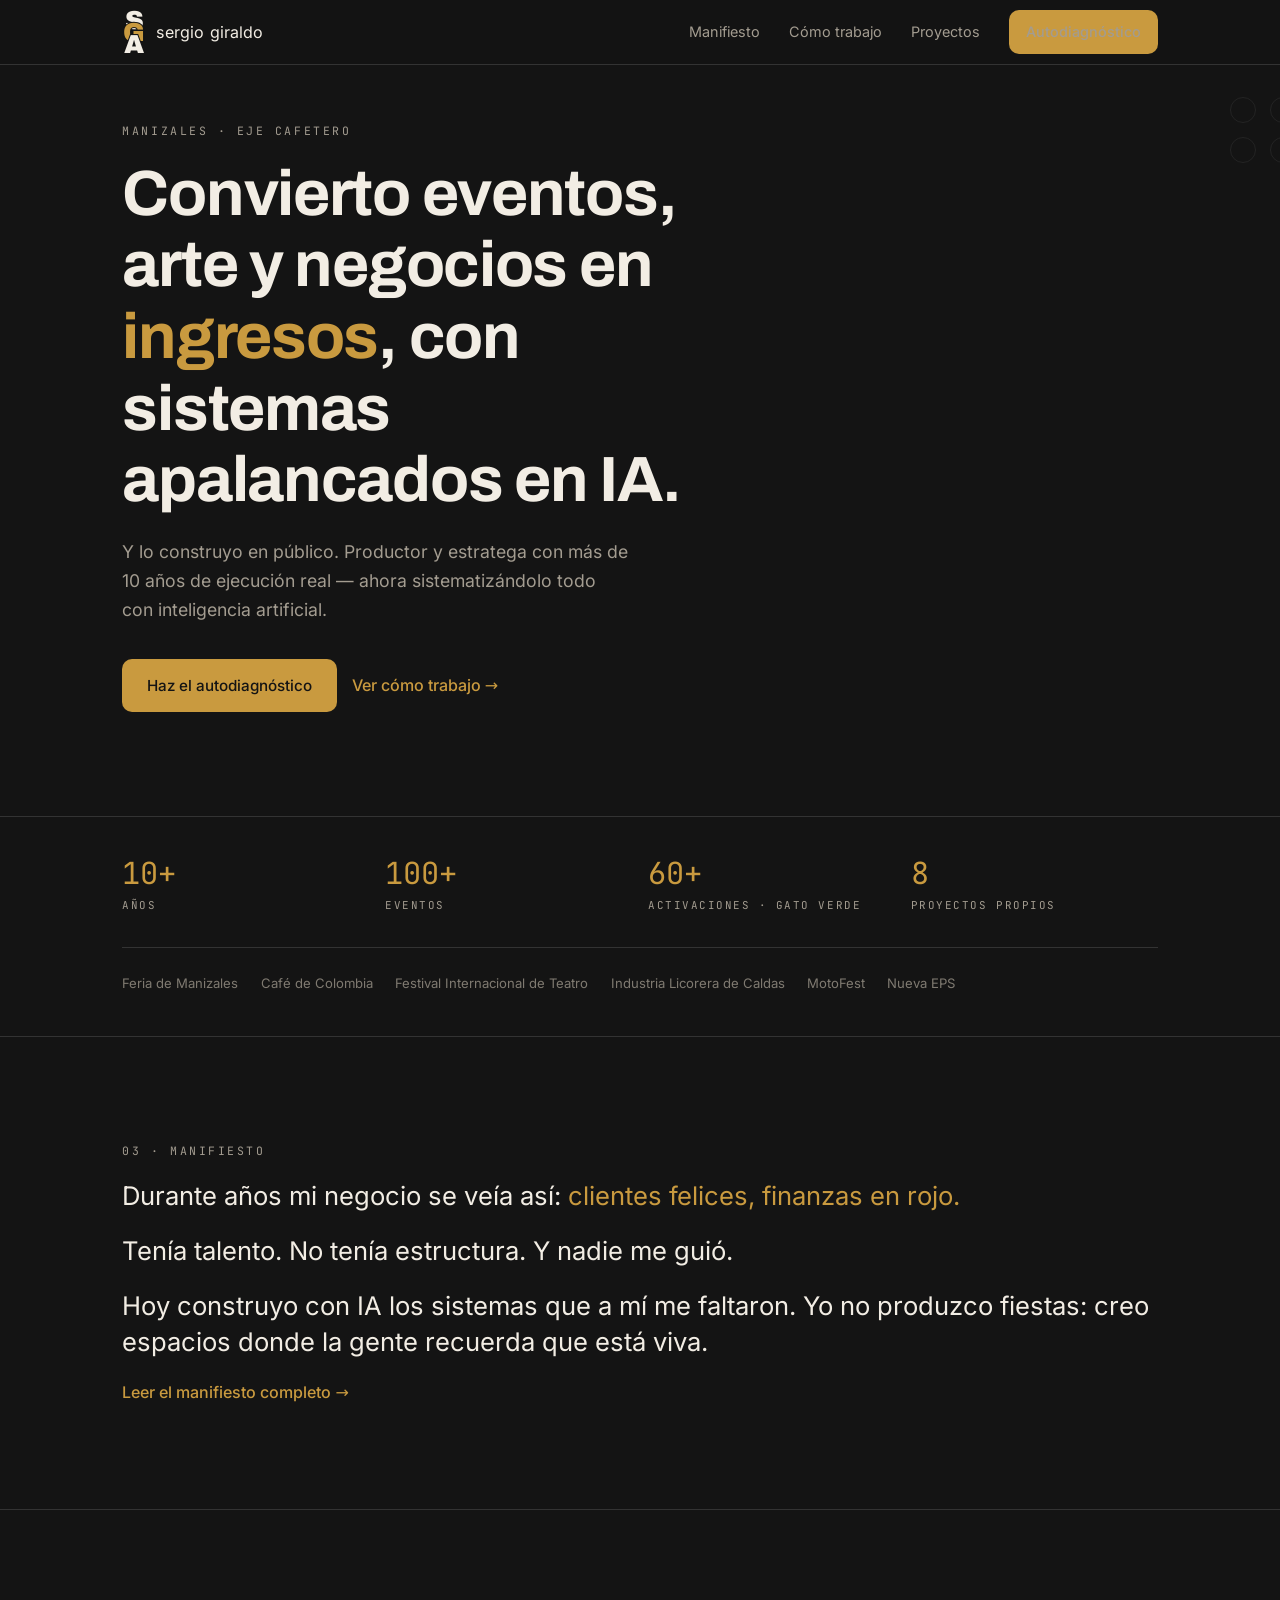
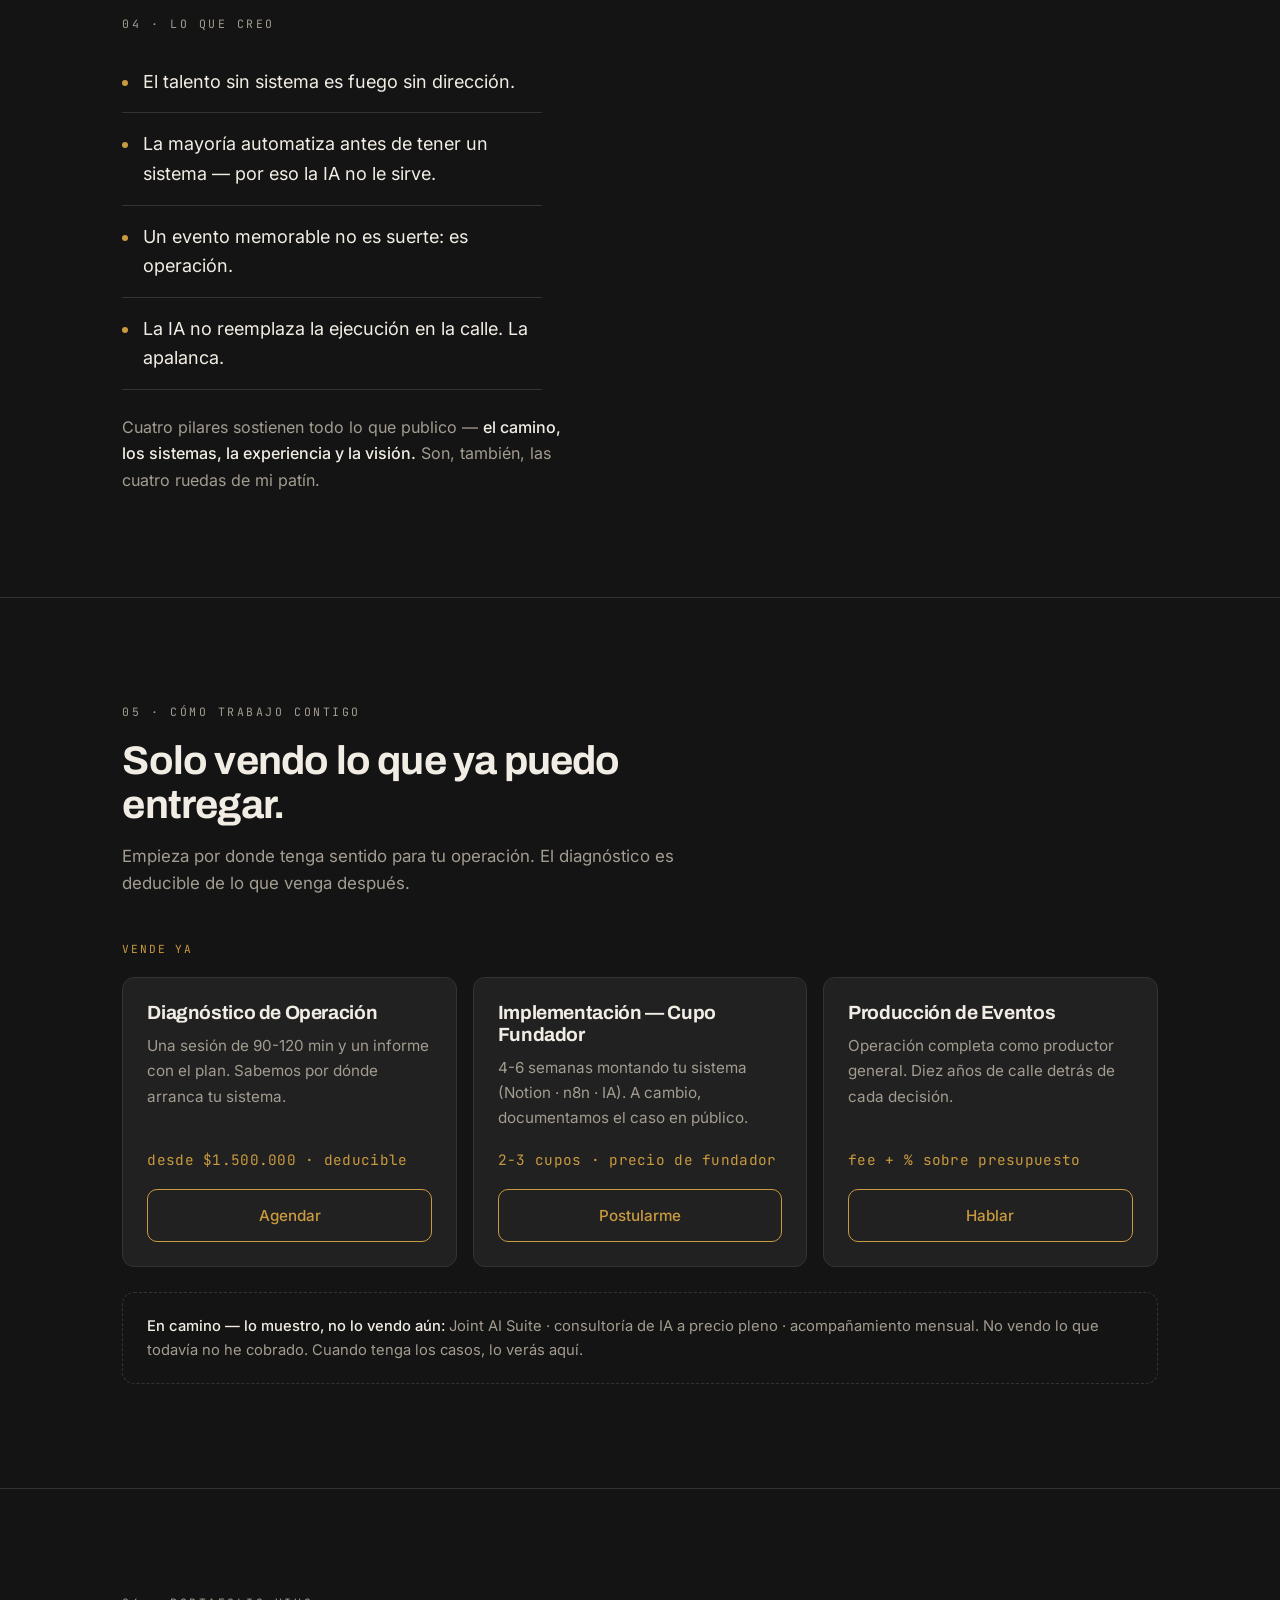
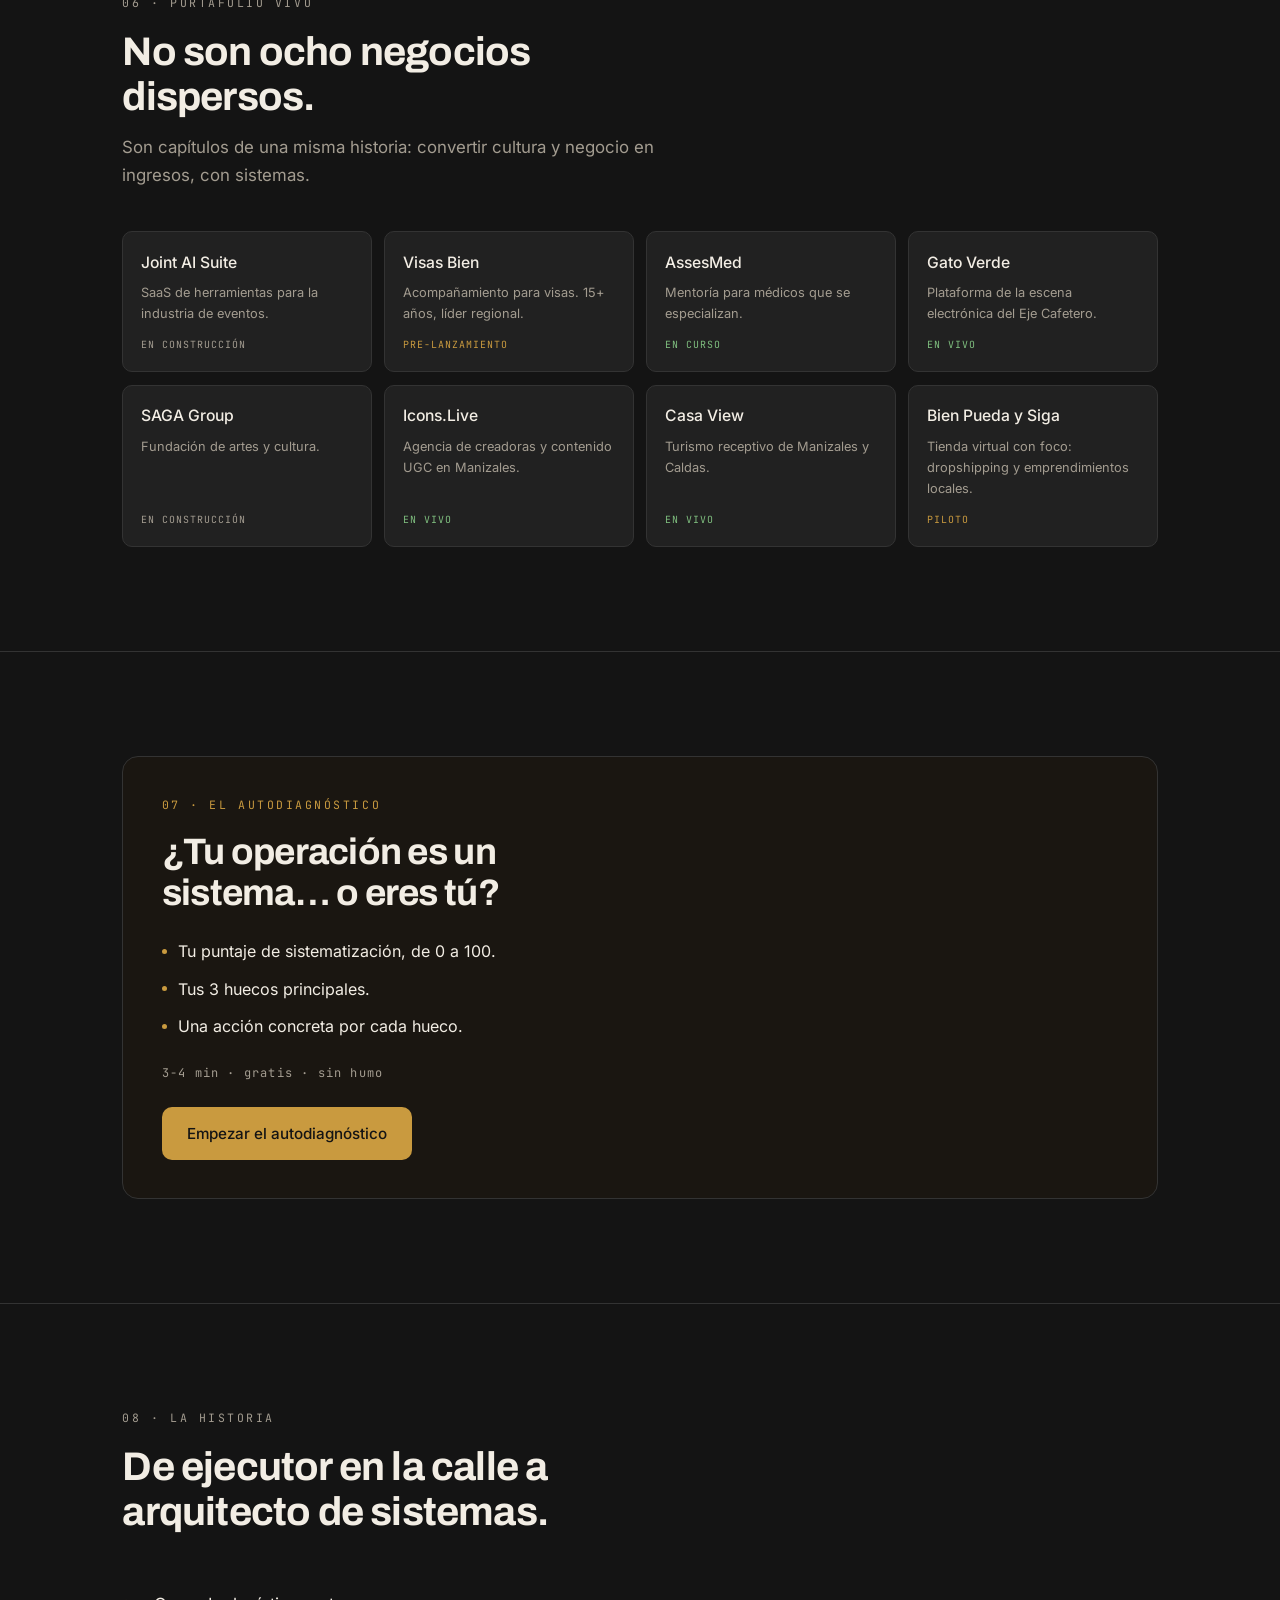
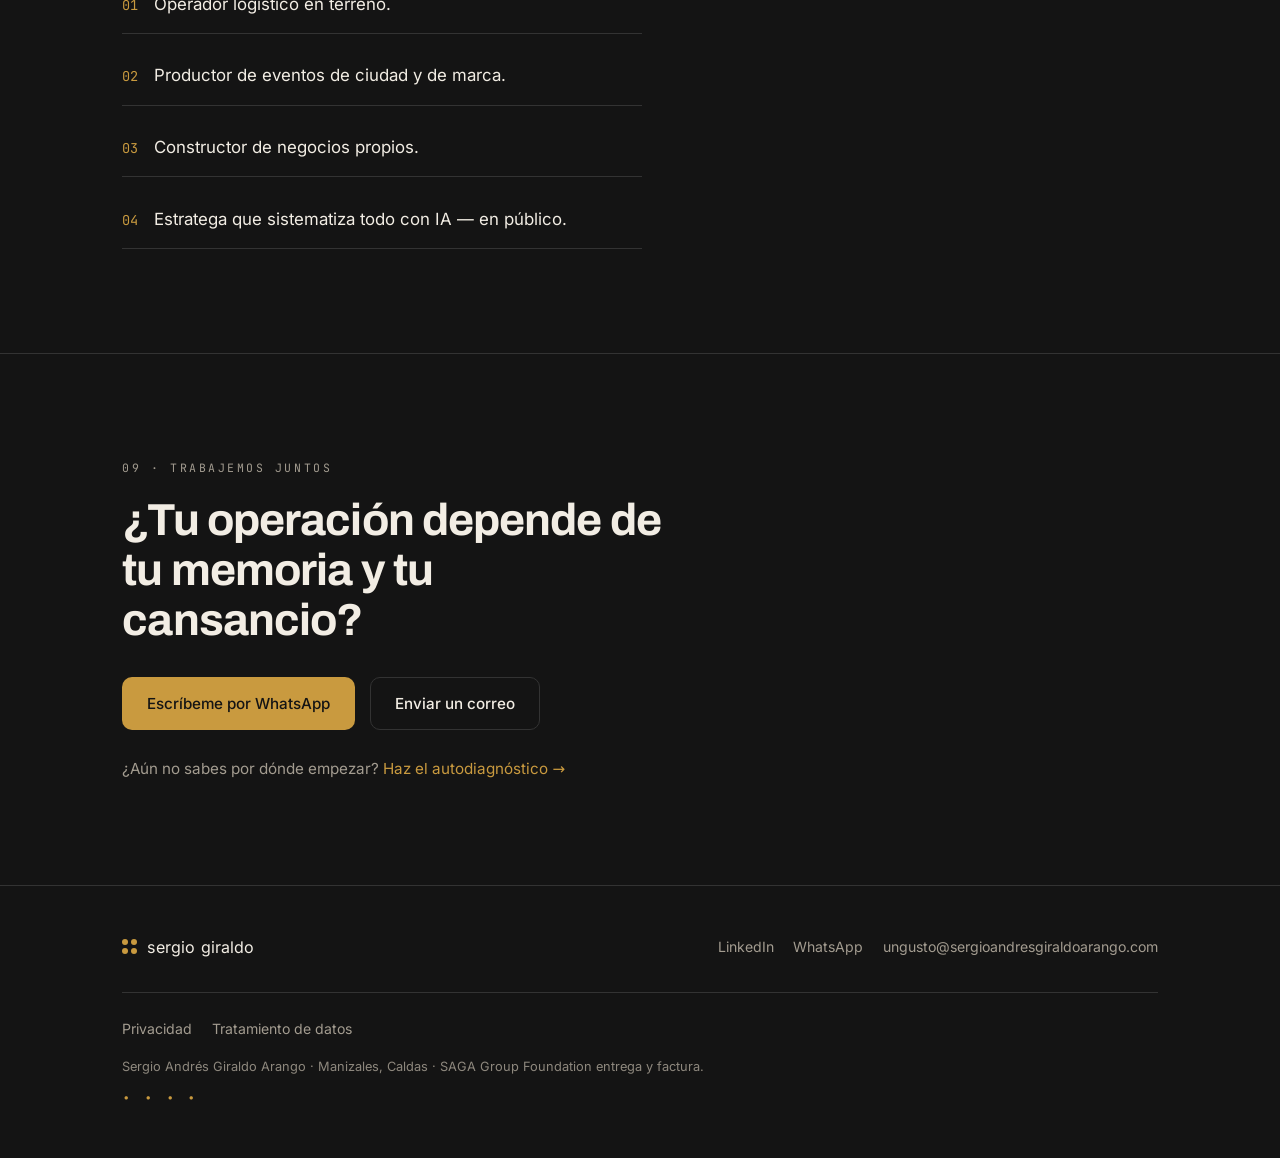
==== commit 3167b4b8: "Auto-alojar fuentes (woff2 OFL): @font-face + quitar dependencia de Google Fonts Co-Authored-By: Cla" ====
--- a/index.html
+++ b/index.html
@@ -15,9 +15,7 @@
 <meta name="twitter:card" content="summary_large_image">
 
 <link rel="icon" href="/favicon.svg" type="image/svg+xml">
-<link rel="preconnect" href="https://fonts.googleapis.com">
-<link rel="preconnect" href="https://fonts.gstatic.com" crossorigin>
-<link href="https://fonts.googleapis.com/css2?family=Archivo:wght@500;600;700;800;900&family=Inter:wght@400;500&family=JetBrains+Mono:wght@400;500&display=swap" rel="stylesheet">
+<!-- Fuentes auto-alojadas en /assets/fonts (ver @font-face en styles.css) -->
 <link rel="stylesheet" href="/assets/css/styles.css">
 </head>
 <body>
--- a/assets/css/styles.css
+++ b/assets/css/styles.css
@@ -3,6 +3,15 @@
    Identidad: "estructura sobre la noche" (IDENTIDAD-VISUAL.md)
    Carbón + latón escaso · Archivo / Inter / JetBrains Mono
    ============================================================ */
+
+/* ---------- Fuentes auto-alojadas (woff2, licencia OFL) ---------- */
+@font-face { font-family: 'Archivo'; font-style: normal; font-weight: 600; font-display: swap; src: url('/assets/fonts/archivo-latin-600-normal.woff2') format('woff2'); }
+@font-face { font-family: 'Archivo'; font-style: normal; font-weight: 700; font-display: swap; src: url('/assets/fonts/archivo-latin-700-normal.woff2') format('woff2'); }
+@font-face { font-family: 'Archivo'; font-style: normal; font-weight: 900; font-display: swap; src: url('/assets/fonts/archivo-latin-900-normal.woff2') format('woff2'); }
+@font-face { font-family: 'Inter'; font-style: normal; font-weight: 400; font-display: swap; src: url('/assets/fonts/inter-latin-400-normal.woff2') format('woff2'); }
+@font-face { font-family: 'Inter'; font-style: normal; font-weight: 500; font-display: swap; src: url('/assets/fonts/inter-latin-500-normal.woff2') format('woff2'); }
+@font-face { font-family: 'JetBrains Mono'; font-style: normal; font-weight: 400; font-display: swap; src: url('/assets/fonts/jetbrains-mono-latin-400-normal.woff2') format('woff2'); }
+@font-face { font-family: 'JetBrains Mono'; font-style: normal; font-weight: 500; font-display: swap; src: url('/assets/fonts/jetbrains-mono-latin-500-normal.woff2') format('woff2'); }
 
 :root {
   /* Paleta (IDENTIDAD-VISUAL.md §3) */
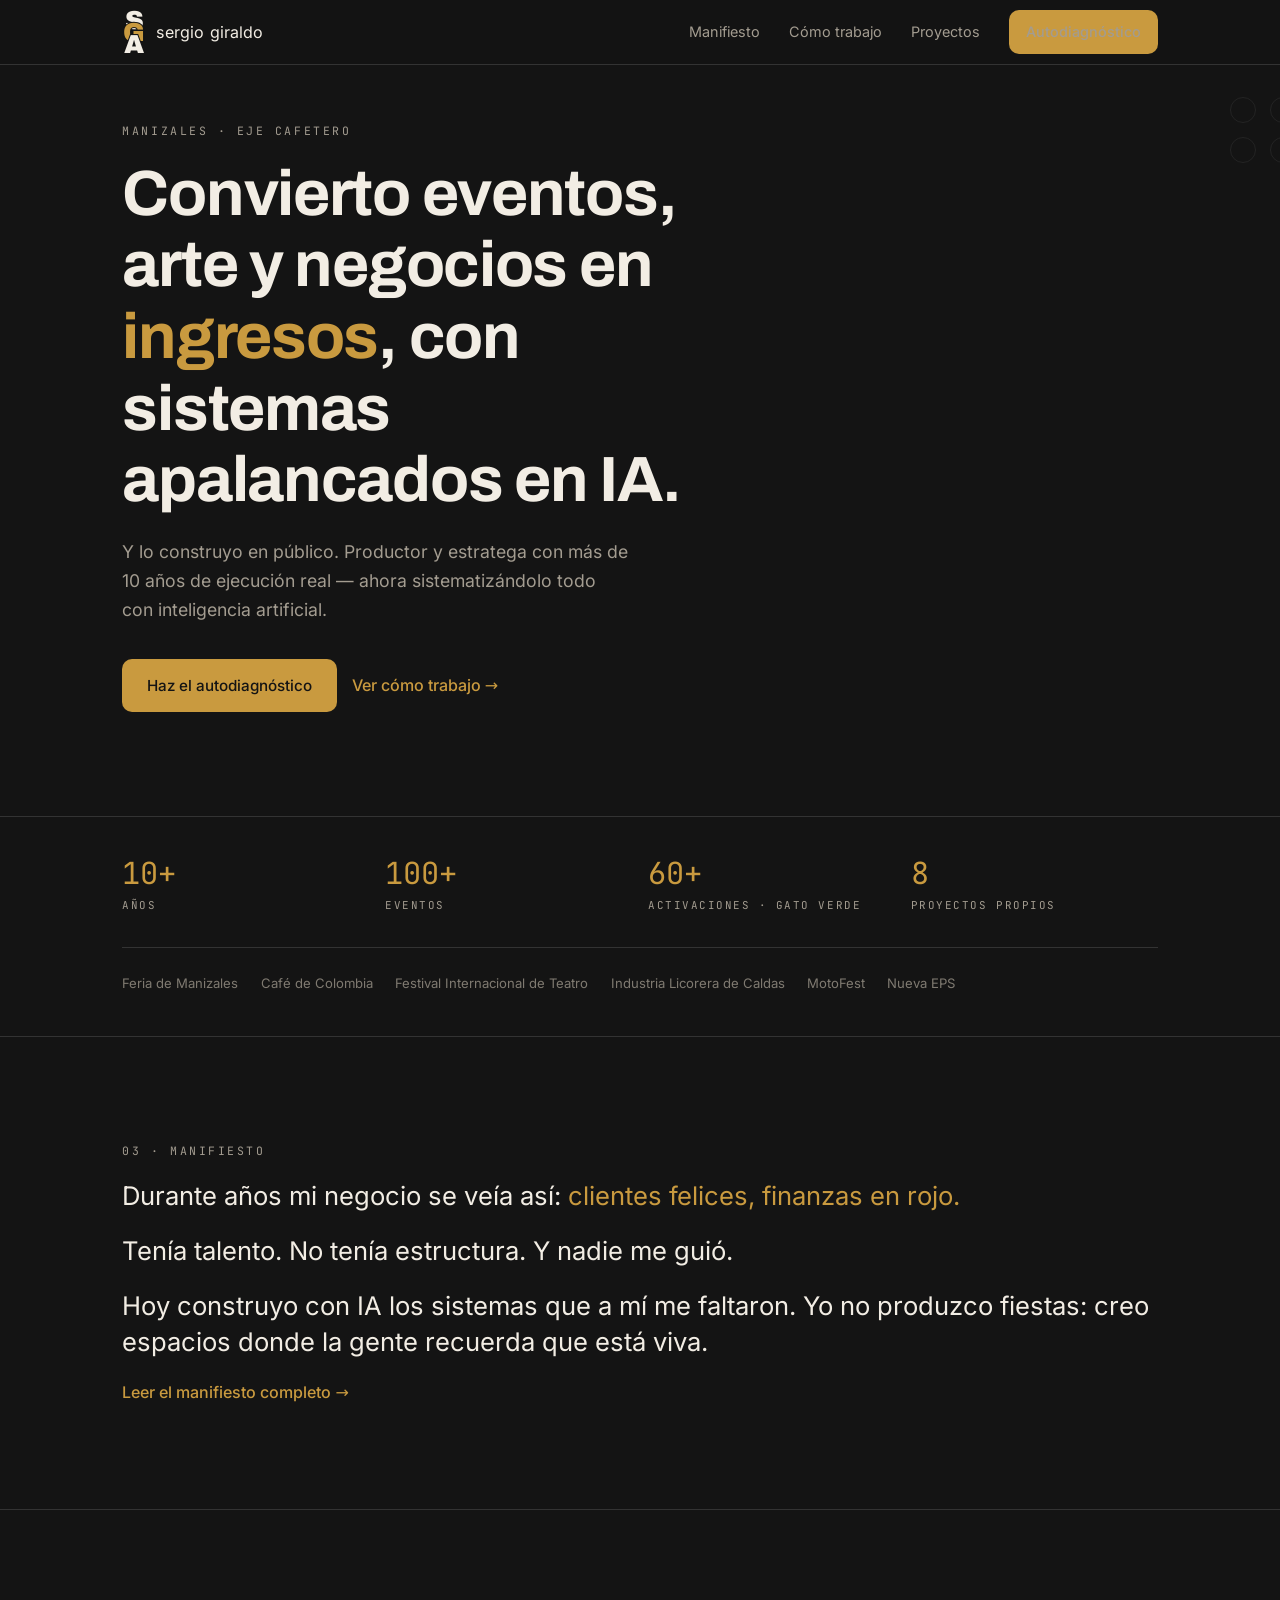
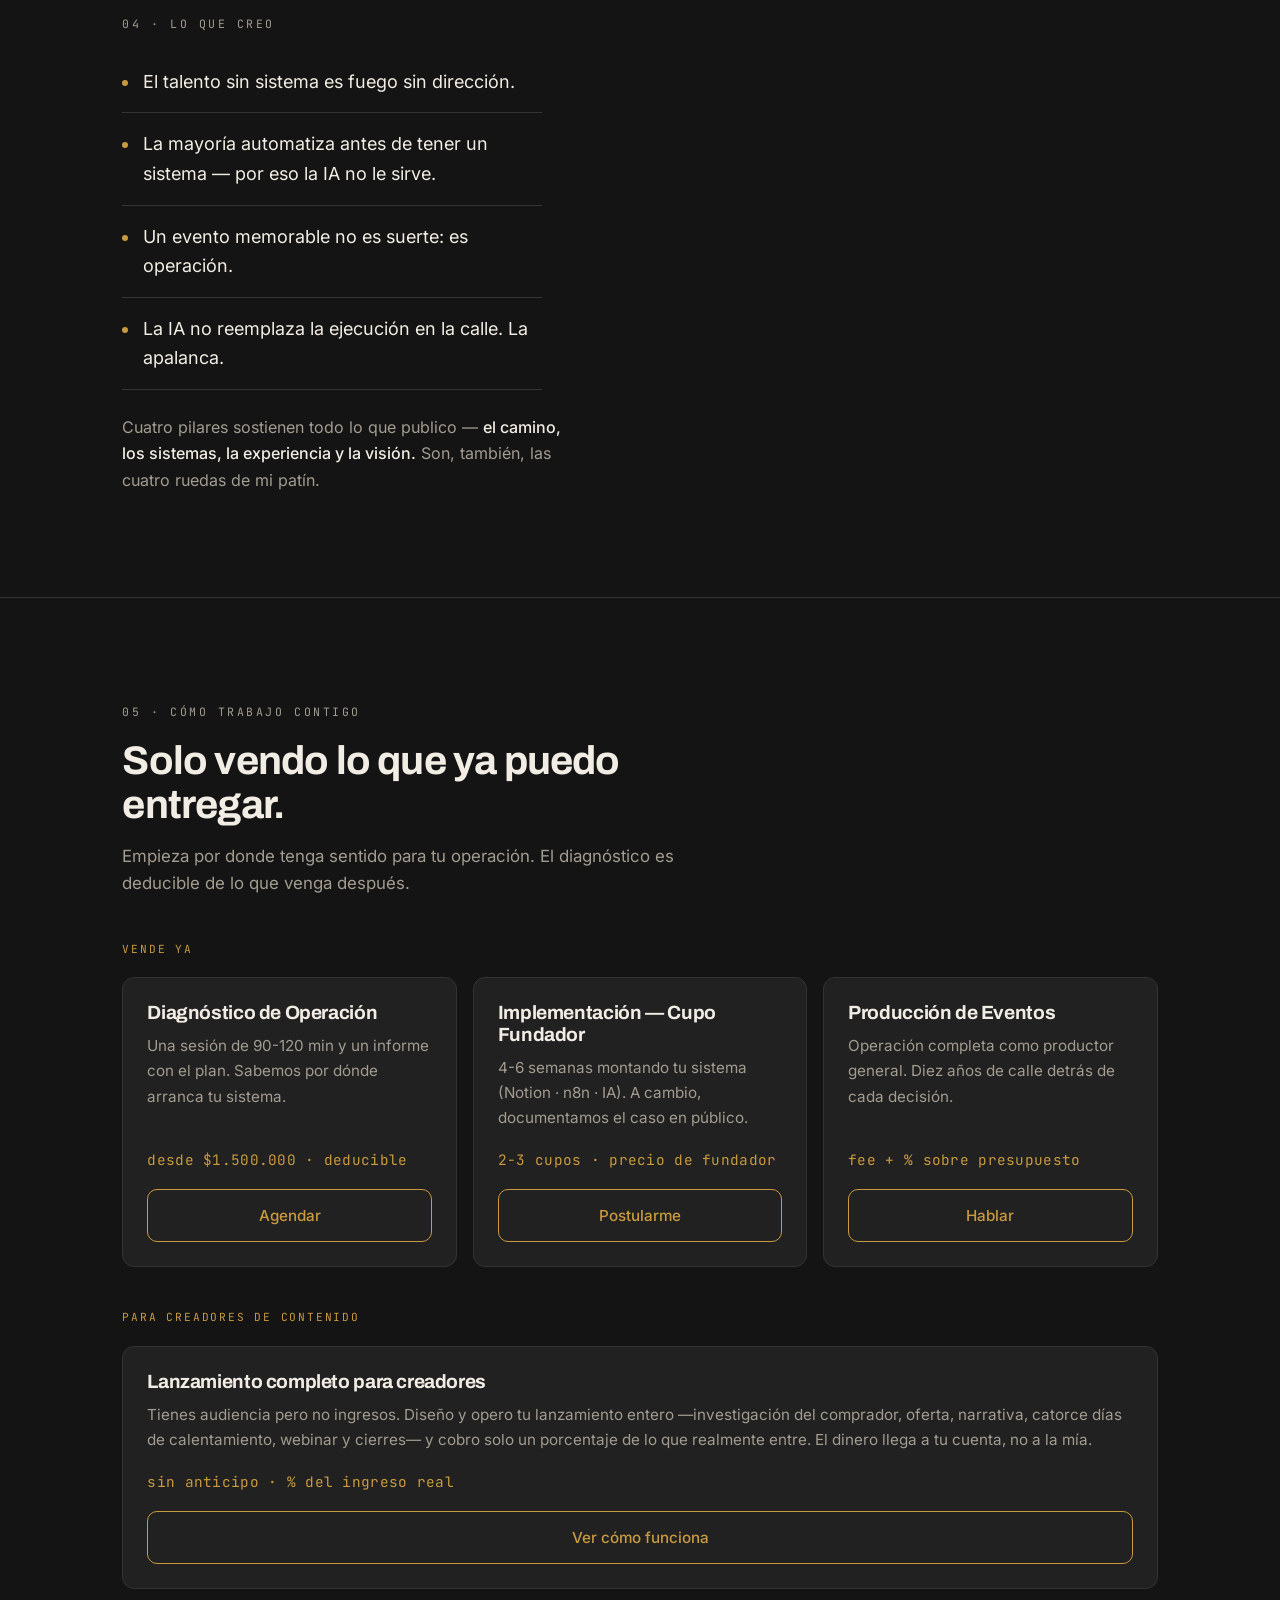
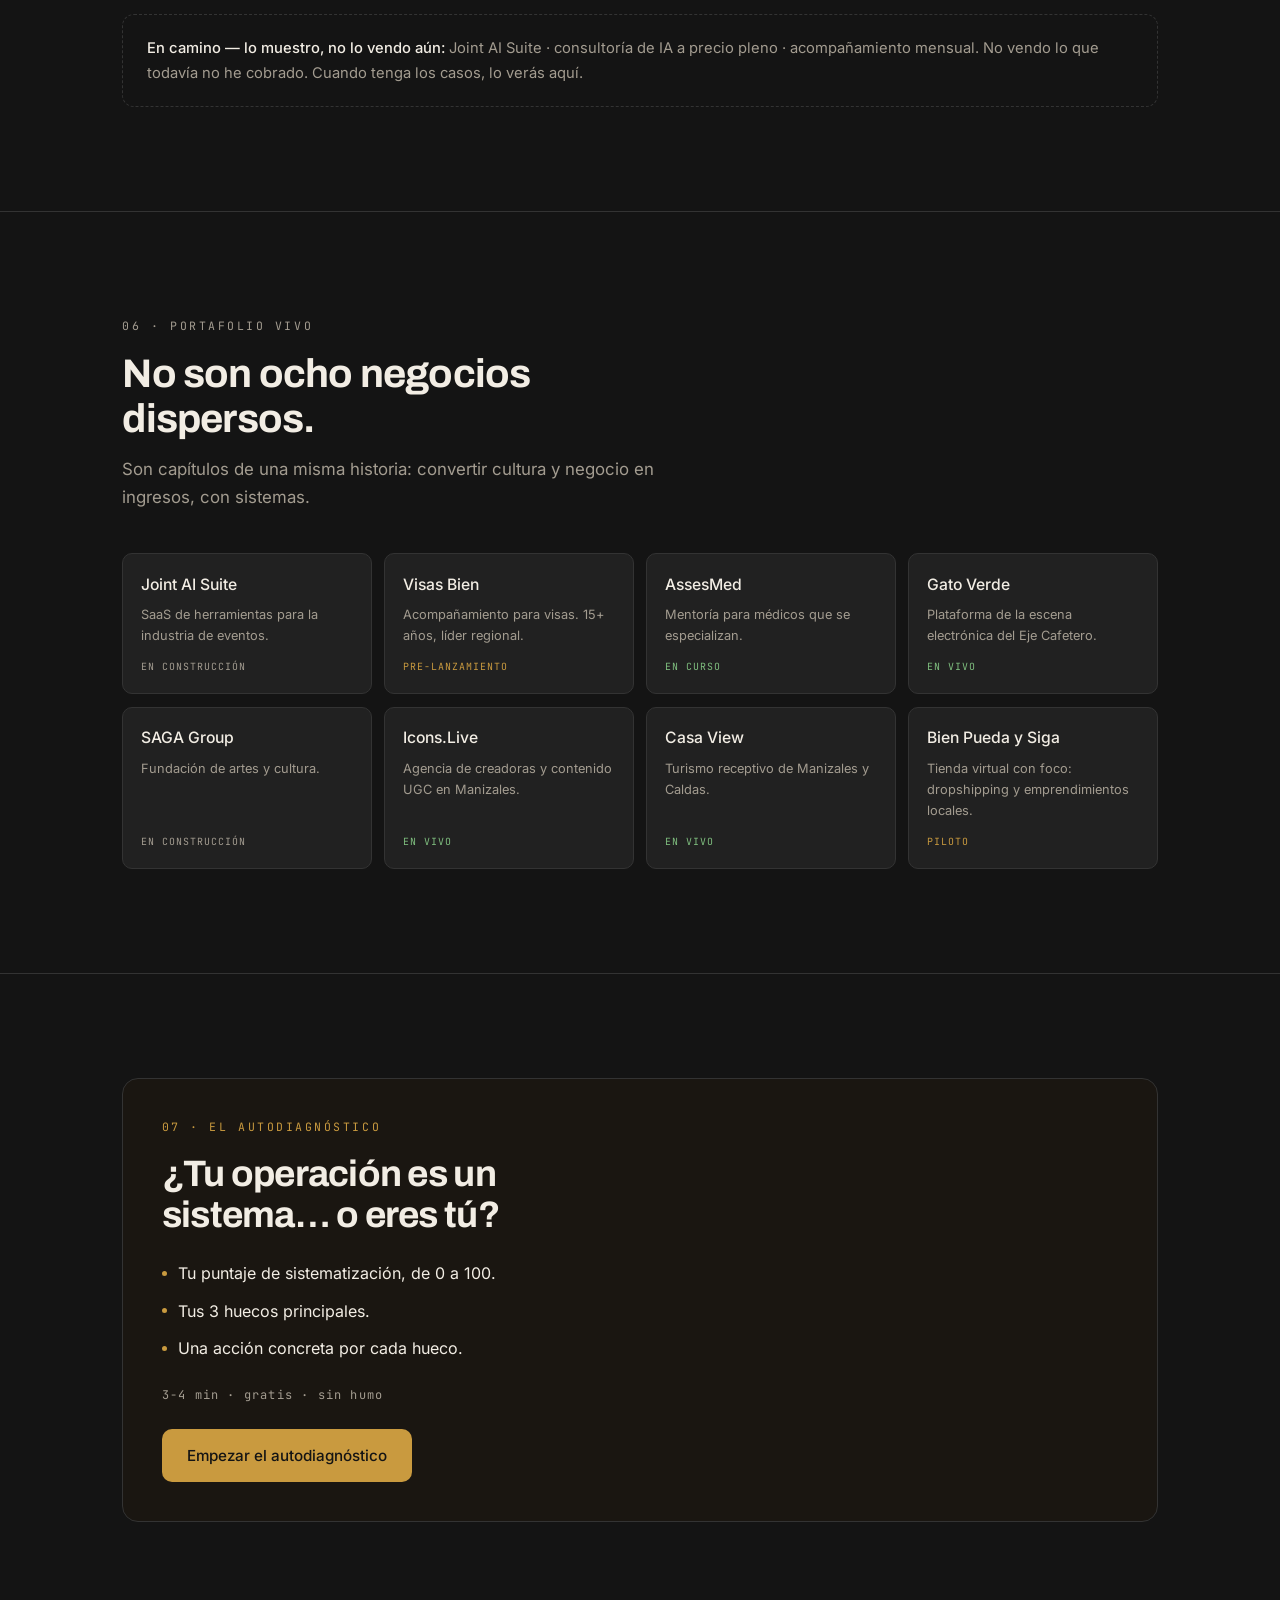
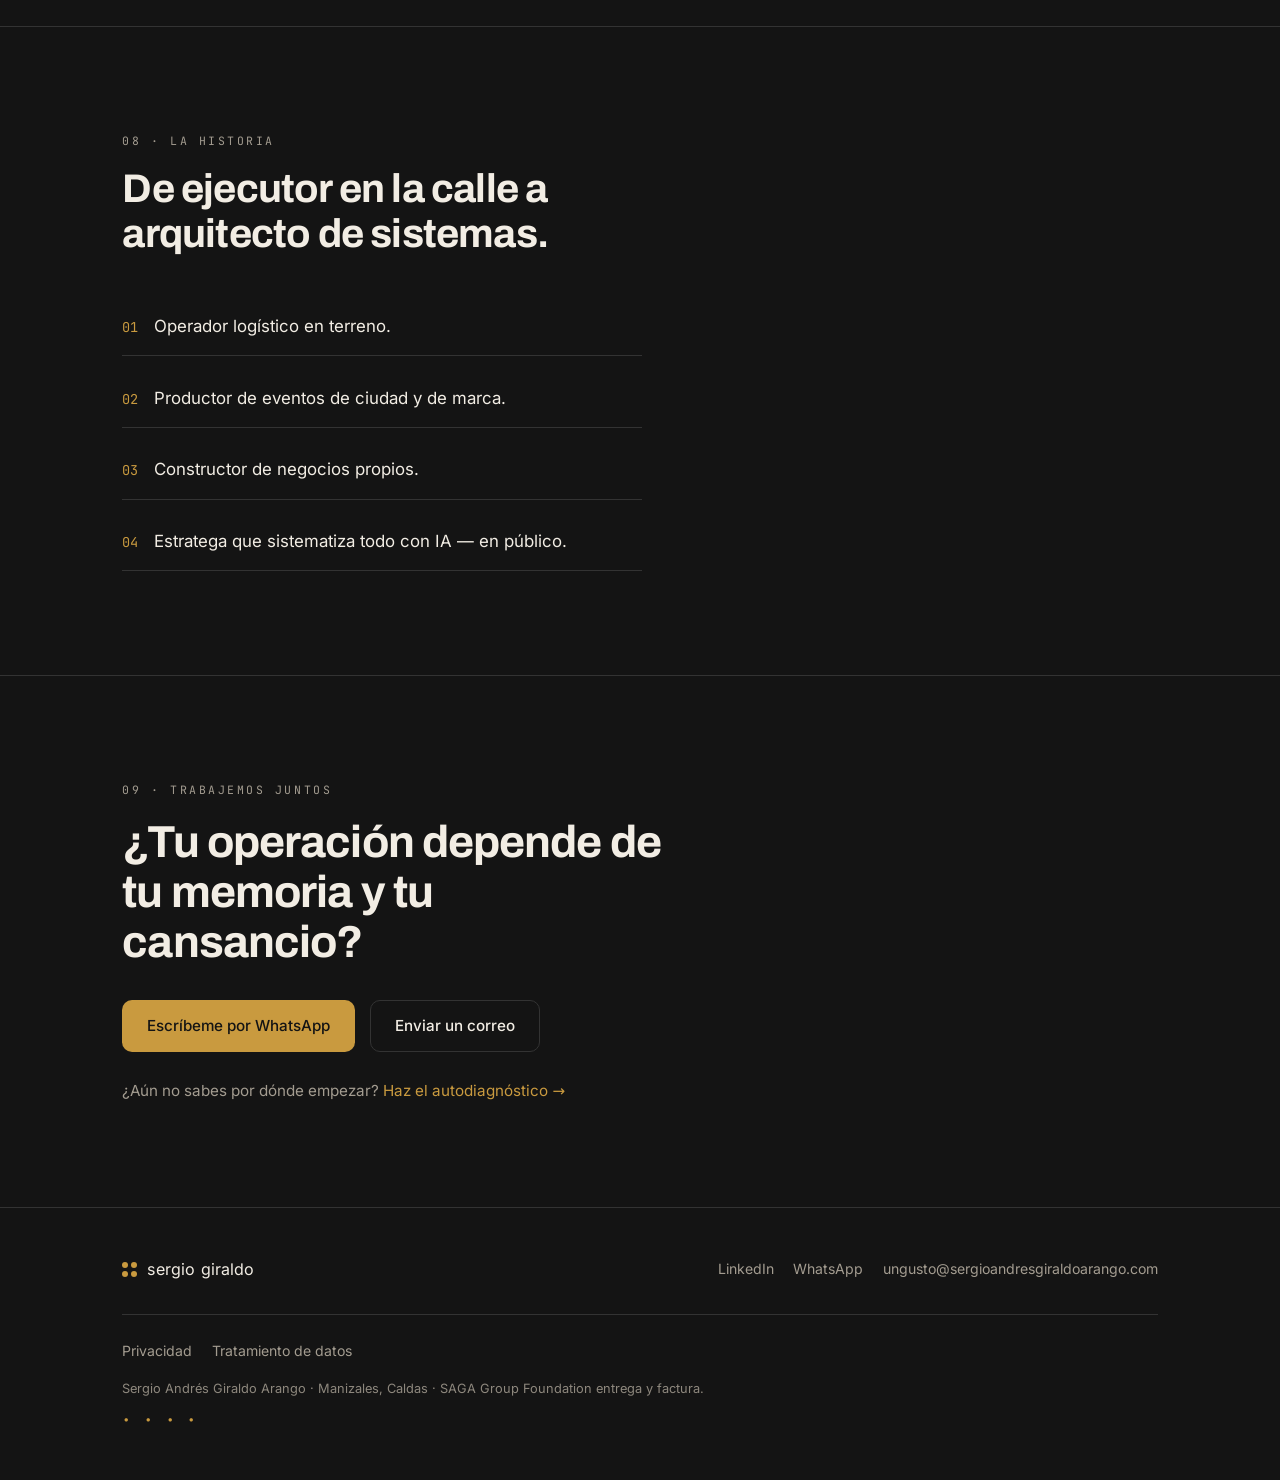
==== commit cda38240: "Pagina de creadores: el servicio de lanzamiento, con su propia URL Nueva pagina /creadores.html y un" ====
--- a/index.html
+++ b/index.html
@@ -123,6 +123,16 @@
         </div>
       </div>
 
+      <span class="tier" style="margin-top:2.6rem">Para creadores de contenido</span>
+      <div class="cards">
+        <div class="card">
+          <h3>Lanzamiento completo para creadores</h3>
+          <p class="desc">Tienes audiencia pero no ingresos. Diseño y opero tu lanzamiento entero —investigación del comprador, oferta, narrativa, catorce días de calentamiento, webinar y cierres— y cobro solo un porcentaje de lo que realmente entre. El dinero llega a tu cuenta, no a la mía.</p>
+          <div class="price">sin anticipo · % del ingreso real</div>
+          <a class="btn btn--line" href="/creadores.html">Ver cómo funciona</a>
+        </div>
+      </div>
+
       <div class="muestra">
         <strong>En camino — lo muestro, no lo vendo aún:</strong> Joint AI Suite · consultoría de IA a precio pleno · acompañamiento mensual. No vendo lo que todavía no he cobrado. Cuando tenga los casos, lo verás aquí.
       </div>
